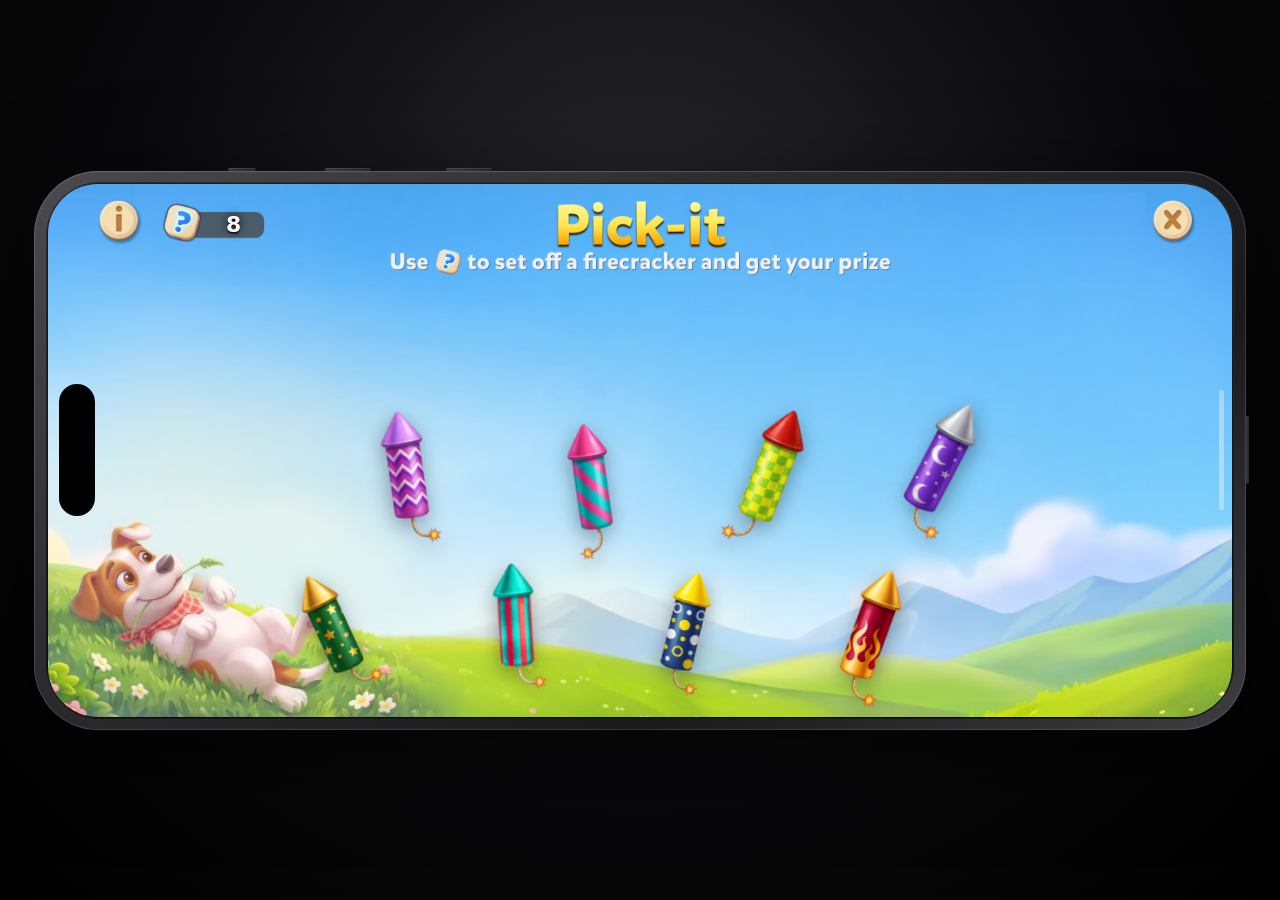
==== web/index.html @ d260bcbc "Publish the Final Prize prototype for GitHub Pages." ====
<!DOCTYPE html>
<html lang="ru">
<head>
  <meta charset="UTF-8" />
  <meta name="viewport" content="width=device-width, initial-scale=1, maximum-scale=1, user-scalable=no, viewport-fit=cover" />
  <meta name="theme-color" content="#0a1020" />
  <meta name="apple-mobile-web-app-capable" content="yes" />
  <meta name="apple-mobile-web-app-status-bar-style" content="black-translucent" />
  <title>Pick-it</title>
  <link rel="stylesheet" href="css/game.css?v=meadow3" />
</head>
<body>
  <div id="rotateOverlay" class="rotate-overlay" aria-live="polite">
    <div class="rotate-overlay-icon" aria-hidden="true">↻</div>
    <p class="rotate-overlay-title">Поверните устройство</p>
    <p class="rotate-overlay-hint">Игра работает только в горизонтальном режиме</p>
  </div>
  <div id="app" class="app">
    <div class="iphone iphone--landscape iphone--14-pro-max" aria-label="iPhone 14 Pro Max landscape (932×430)">
      <div class="iphone-shell">
        <span class="iphone-side-btn iphone-side-silent" aria-hidden="true"></span>
        <span class="iphone-side-btn iphone-side-vol-up" aria-hidden="true"></span>
        <span class="iphone-side-btn iphone-side-vol-down" aria-hidden="true"></span>
        <span class="iphone-side-btn iphone-side-power" aria-hidden="true"></span>
        <div class="iphone-bezel">
          <div class="iphone-screen">
            <div class="iphone-island" aria-hidden="true"></div>
            <div class="stars-layer" id="starsLayer" aria-hidden="true"></div>
            <div class="iphone-screen-inner">
              <div class="stage" id="stage">
      <div class="snow-layer" id="snowLayer" aria-hidden="true"></div>
      <header class="top-bar">
        <div class="top-left-controls">
          <button type="button" class="btn-system btn-info" aria-label="Info">
            <img src="Assets/System Buttons-1.png" alt="" />
          </button>
          <div class="meter-wrap visible" data-intro="meter">
            <img class="meter-bg" src="Assets/EventSkuMeter.png" alt="" />
            <span class="meter-value" id="energyValue">8</span>
          </div>
          <div class="info-panel-wrap intro-hidden" data-intro="info">
            <div class="info-swing">
              <img src="Assets/Info Panel2.png" alt="Play Chase to collect" />
            </div>
          </div>
        </div>
        <button type="button" class="btn-system btn-close" aria-label="Close">
          <img src="Assets/System Buttons.png" alt="" />
        </button>
        <div class="header-wrap intro-hidden" data-intro="header">
          <img class="header-img" src="Assets/Header.png" alt="Pick-it" />
        </div>
      </header>

      <div class="final-prize-wrap intro-hidden" data-intro="panel">
        <img src="Assets/Final Prize Panel.png" alt="Final Reward" />
      </div>

      <div class="prize-panel-wrap intro-hidden" data-intro="panel">
        <div class="prize-panel">
          <div class="prize-panel-art">
            <div class="prize-panel-stack">
              <img
                class="prize-panel-fill"
                src="Assets/Prize Panel fill.png?v=2"
                alt=""
              />
              <div class="prize-panel-frame-layer">
                <img
                  class="prize-panel-frame"
                  src="Assets/Prize Panel frame.png?v=2"
                  alt=""
                />
                <span class="prize-panel-shine" aria-hidden="true"></span>
              </div>
            </div>
          </div>
          <div class="prize-panel-items" id="prizePanelItems"></div>
        </div>
      </div>

      <div class="field" id="field"></div>

      <div class="hand-pointer intro-hidden" id="handPointer" aria-hidden="true">
        <img src="Assets/image 181.png" alt="" />
      </div>

      <div class="vfx-layer" id="vfxLayer"></div>

      <div class="game-complete-overlay" id="gameCompleteOverlay" aria-hidden="true">
        <button type="button" class="game-complete-restart" id="gameCompleteRestart" aria-label="Play again">
          <img src="Assets/Recompletion pop-up.png" alt="" />
        </button>
      </div>
              </div>
            </div>
            <div class="iphone-home-bar" aria-hidden="true"></div>
          </div>
        </div>
      </div>
    </div>
  </div>
  <script src="js/game.js?v=slot65"></script>
</body>
</html>
---- web/css/game.css ----
*,
*::before,
*::after {
  box-sizing: border-box;
  margin: 0;
  padding: 0;
}

html,
body {
  height: 100%;
  background: radial-gradient(ellipse at 50% 30%, #2a2a2e 0%, #0a0a0c 55%, #000 100%);
  overflow: hidden;
  font-family: system-ui, -apple-system, Segoe UI, sans-serif;
  -webkit-tap-highlight-color: transparent;
}

.app {
  height: 100%;
  display: flex;
  justify-content: center;
  align-items: center;
  padding: 12px;
}

/* —— iPhone frame (landscape, iPhone 14 Pro Max logical 932×430 pt) —— */
.iphone {
  --iphone-logical-w: 932;
  --iphone-logical-h: 430;
  --iphone-preview-scale: 1.3;
  aspect-ratio: var(--iphone-logical-w) / var(--iphone-logical-h);
  width: min(
    calc(96vw * var(--iphone-preview-scale)),
    calc(
      100dvh * var(--iphone-logical-w) / var(--iphone-logical-h) *
        var(--iphone-preview-scale)
    ),
    calc(var(--iphone-logical-w) * 1px * var(--iphone-preview-scale))
  );
  height: min(
    calc(100dvh * var(--iphone-preview-scale)),
    calc(
      96vw * var(--iphone-logical-h) / var(--iphone-logical-w) *
        var(--iphone-preview-scale)
    ),
    calc(var(--iphone-logical-h) * 1px * var(--iphone-preview-scale))
  );
  filter: drop-shadow(0 24px 48px rgba(0, 0, 0, 0.65));
}

.iphone--14-pro-max .iphone-shell {
  padding: 11px 12px;
  border-radius: 64px;
}

.iphone--14-pro-max .iphone-bezel {
  border-radius: 54px;
}

.iphone--14-pro-max .iphone-screen {
  border-radius: 50px;
}

.iphone--14-pro-max .iphone-island {
  width: 36px;
  min-height: 96px;
  max-height: 132px;
  left: 11px;
}

.iphone-shell {
  position: relative;
  width: 100%;
  height: 100%;
  padding: 10px 11px;
  border-radius: 62px;
  background: linear-gradient(145deg, #4a4a4f 0%, #2c2c30 35%, #1a1a1d 70%, #3d3d42 100%);
  box-shadow:
    inset 0 0 0 1px rgba(255, 255, 255, 0.12),
    inset 0 1px 2px rgba(255, 255, 255, 0.08);
}

.iphone-bezel {
  width: 100%;
  height: 100%;
  border-radius: 52px;
  padding: 2px;
  background: linear-gradient(180deg, #1f1f22, #0a0a0a);
  box-shadow: inset 0 0 0 1px rgba(255, 255, 255, 0.06);
}

.iphone-screen {
  position: relative;
  width: 100%;
  height: 100%;
  border-radius: 48px;
  background: #7ec8f0 url("../Assets/bg.jpg?v=meadow3") center bottom / cover no-repeat;
  overflow: hidden;
  display: flex;
  flex-direction: row;
  align-items: stretch;
}

.iphone-island {
  position: absolute;
  left: 10px;
  top: 50%;
  transform: translateY(-50%);
  width: 32px;
  height: 26%;
  min-height: 88px;
  max-height: 120px;
  background: #000;
  border-radius: 22px;
  z-index: 200;
  box-shadow: 0 0 0 1px rgba(255, 255, 255, 0.04);
}

.iphone-screen-inner {
  flex: 1;
  min-width: 0;
  min-height: 0;
  width: 100%;
  height: 100%;
  display: flex;
  align-items: stretch;
  justify-content: stretch;
  padding: 0;
  container-type: size;
}

.iphone-home-bar {
  position: absolute;
  right: 8px;
  top: 50%;
  transform: translateY(-50%);
  width: 5px;
  height: 34%;
  max-height: 120px;
  border-radius: 999px;
  background: rgba(255, 255, 255, 0.35);
  z-index: 200;
  pointer-events: none;
}

.iphone-side-btn {
  position: absolute;
  background: linear-gradient(90deg, #3a3a3e, #252528);
  border-radius: 2px;
  box-shadow: inset 0 1px 0 rgba(255, 255, 255, 0.08);
  pointer-events: none;
}

.iphone-side-silent {
  top: -3px;
  left: 16%;
  width: 28px;
  height: 3px;
}

.iphone-side-vol-up {
  top: -3px;
  left: 24%;
  width: 46px;
  height: 3px;
}

.iphone-side-vol-down {
  top: -3px;
  left: 34%;
  width: 46px;
  height: 3px;
}

.iphone-side-power {
  right: -3px;
  top: 50%;
  transform: translateY(-50%);
  width: 3px;
  height: 68px;
}

/* Landscape-only: block portrait with full-screen prompt */
.rotate-overlay {
  display: none;
  position: fixed;
  inset: 0;
  z-index: 100000;
  flex-direction: column;
  align-items: center;
  justify-content: center;
  gap: 12px;
  padding: 28px;
  text-align: center;
  color: #fff;
  background: #7ec8f0 url("../Assets/bg.jpg?v=meadow3") center bottom / cover no-repeat;
  pointer-events: auto;
}

body.portrait-blocked .rotate-overlay {
  display: flex;
}

body.portrait-blocked #app {
  visibility: hidden !important;
  pointer-events: none !important;
}

.rotate-overlay-icon {
  font-size: 3.25rem;
  line-height: 1;
  animation: rotateHint 2.2s ease-in-out infinite;
}

.rotate-overlay-title {
  font-size: 1.35rem;
  font-weight: 800;
  text-shadow: 0 2px 8px rgba(0, 0, 0, 0.85);
}

.rotate-overlay-hint {
  font-size: 0.95rem;
  opacity: 0.88;
  max-width: 16rem;
  line-height: 1.35;
}

@keyframes rotateHint {
  0%,
  100% {
    transform: rotate(-90deg);
  }
  50% {
    transform: rotate(-90deg) scale(1.08);
  }
}

/* Legacy: CSS rotate fallback (desktop only, optional) */
body.force-landscape {
  overflow: hidden;
}

body.force-landscape #app {
  position: fixed;
  inset: auto;
  left: 50%;
  top: 50%;
  padding: 0;
  transform: translate(-50%, -50%) rotate(90deg);
  transform-origin: center center;
}

body.force-landscape .iphone,
body.force-landscape .iphone-shell,
body.force-landscape .iphone-bezel,
body.force-landscape .iphone-screen,
body.force-landscape .iphone-screen-inner,
body.force-landscape .stage {
  width: 100% !important;
  height: 100% !important;
  max-width: none;
  max-height: none;
  min-height: 0;
  flex: 1 1 auto;
}

body.force-landscape .iphone {
  display: flex;
  flex-direction: column;
  aspect-ratio: auto !important;
}

body.force-landscape .iphone-shell,
body.force-landscape .iphone-bezel {
  display: flex;
  flex-direction: column;
  flex: 1;
  padding: 0 !important;
}

body.force-landscape .iphone-screen {
  flex: 1;
  display: flex;
  border-radius: 0 !important;
}

body.force-landscape .stage {
  --header-w: min(78.2cqw, 82.8%);
  --prize-panel-w: min(84cqw, 560px);
  --prize-panel-gap: 1px;
  --prize-icon-h: calc(var(--prize-panel-h) * 0.72);
  --prize-panel-item-overlap: 2px;
  --prize-panel-items-shift: -50%;
  --panel-bottom: 0.6%;
  --prize-panel-rise-offset: min(96px, 22cqh);
}

body.force-landscape .header-wrap {
  max-width: calc(100% - 128px);
}

body.force-landscape .header-img {
  min-height: 50.6px;
}

body.force-landscape .prize-panel-wrap {
  width: min(var(--prize-panel-w), calc(100% - 28px));
  max-width: none;
}

/* Phones: drop mockup frame, game fills the viewport */
@media (hover: none) and (pointer: coarse), (max-width: 768px) {
  html {
    height: 100%;
    height: 100dvh;
    height: -webkit-fill-available;
    width: 100%;
    overflow: hidden;
    overscroll-behavior: none;
  }

  body {
    position: fixed;
    inset: 0;
    width: 100%;
    height: 100%;
    height: 100dvh;
    height: -webkit-fill-available;
    margin: 0;
    overflow: hidden;
    overscroll-behavior: none;
    background: #0a1020;
  }

  #app,
  #app.app {
    position: fixed;
    inset: 0;
    padding: 0 !important;
    width: 100%;
    height: 100%;
    min-height: 0;
    max-height: 100%;
    align-items: stretch;
    justify-content: stretch;
    box-sizing: border-box;
    display: flex;
    flex-direction: column;
  }

  .iphone {
    --iphone-preview-scale: 1;
    flex: 1 1 auto;
    width: 100%;
    height: 100%;
    min-height: 0;
    max-height: 100%;
    aspect-ratio: auto !important;
    max-width: none;
    filter: none;
    display: flex;
    flex-direction: column;
  }

  .iphone-shell {
    flex: 1;
    display: flex;
    flex-direction: column;
    min-height: 0;
    height: auto;
    padding: 0;
    border-radius: 0;
    background: transparent;
    box-shadow: none;
  }

  .iphone-bezel {
    flex: 1;
    display: flex;
    flex-direction: column;
    min-height: 0;
    height: auto;
    padding: 0 !important;
    border-radius: 0;
    background: transparent;
    box-shadow: none;
  }

  .iphone-screen {
    flex: 1;
    display: flex;
    flex-direction: row;
    border-radius: 0;
    width: 100%;
    height: 100%;
    min-height: 0;
    padding: 0;
    box-sizing: border-box;
  }

  .iphone-screen-inner,
  .stage {
    width: 100%;
    height: 100%;
    min-height: 0;
    flex: 1 1 auto;
  }

  .iphone-island,
  .iphone-home-bar,
  .iphone-side-btn {
    display: none !important;
  }

  .prize-panel-items {
    padding: 0 var(--prize-panel-items-pad-x, 2.2%);
    gap: var(--prize-panel-gap, 1px);
    column-gap: var(--prize-panel-gap, 1px);
  }

  .top-left-controls {
    flex-wrap: nowrap;
  }
}

@media (hover: none) and (pointer: coarse) and (orientation: landscape) {
  html,
  body,
  #app,
  .iphone,
  .iphone-shell,
  .iphone-bezel,
  .iphone-screen,
  .iphone-screen-inner,
  .stage {
    height: 100svh;
    min-height: 100svh;
    max-height: 100svh;
  }
}

html.is-touch.game-landscape,
html.is-touch.game-landscape body {
  background: #0a1020;
}

html.is-touch.game-landscape #app,
html.is-touch.game-landscape .iphone,
html.is-touch.game-landscape .iphone-shell,
html.is-touch.game-landscape .iphone-bezel,
html.is-touch.game-landscape .iphone-screen,
html.is-touch.game-landscape .iphone-screen-inner,
html.is-touch.game-landscape .stage {
  width: 100vw;
  max-width: 100vw;
  margin: 0;
  padding: 0;
  border-radius: 0;
}

/* Info panel layout: phone landscape + local iPhone mockup (no .is-touch on desktop) */
html.is-touch.game-landscape .stage,
html:not(.is-touch) .iphone .stage {
  --info-meter-gap: 0px;
  --info-ui-gap: 6px;
  --info-btn-w: 52px;
  /* Rope X: center of gap between info btn and meter */
  --info-rope-x: calc(var(--info-btn-w) + var(--info-ui-gap) * 0.5);
}

html.is-touch.game-landscape .stage {
  --info-panel-scale: calc(0.9555 * 0.85);
  --top-left-nudge-x: -10px;
  /* Rope Y: top of stage + lift info panel slightly */
  --info-rope-top: calc(
    -1 * max(var(--ui-top), env(safe-area-inset-top, 8px)) - 20px
  );
}

html:not(.is-touch) .iphone .stage {
  --info-panel-scale: 0.9555;
  --top-left-nudge-x: 0px;
  --info-rope-top: calc(-1 * max(var(--ui-top), 10px));
  --prize-panel-items-drop: -10px;
  --prize-panel-items-top: 51%;
}

html.is-touch.game-landscape .top-left-controls,
html:not(.is-touch) .iphone .top-left-controls {
  position: absolute;
}

html.is-touch.game-landscape .info-panel-wrap,
html:not(.is-touch) .iphone .info-panel-wrap {
  position: absolute;
  left: var(--info-rope-x, 55px);
  top: var(--info-rope-top, -8px);
  margin-left: 0;
  margin-top: 0;
  max-width: calc(124px * var(--info-panel-scale, 0.9555));
  z-index: 2;
  transform: translate(-50%, -130%);
}

html.is-touch.game-landscape .info-panel-wrap.dropped,
html:not(.is-touch) .iphone .info-panel-wrap.dropped {
  animation: infoDropAnchored 0.85s cubic-bezier(0.34, 1.4, 0.64, 1) forwards;
}

html:not(.is-touch) .iphone .top-left-controls {
  gap: 6px;
  align-items: flex-start;
}

/* Touch + landscape: desktop-like UI; prize width in vw (no cqw) */
html.is-touch.game-landscape .stage {
  --edge-x: 2px;
  --ui-top: 8px;
  --header-w: 42.32%;
  --close-nudge-x: 32px;
  --header-est-h: min(12.5vw, 54px);
  --prize-panel-items-mul: 0.85;
  --prize-panel-top: calc(0.8% + 10px + var(--header-est-h) + 5px);
  --field-top: calc(var(--prize-panel-top) + var(--prize-panel-h) + 8px);
  --prize-panel-gap: 1px;
  --prize-panel-item-overlap: 2px;
  --prize-panel-items-shift: -50%;
  --prize-panel-items-pad-x: 2.2%;
  --prize-panel-items-drop: -12px;
  --prize-panel-items-top: 51%;
  --prize-panel-mobile-size: 1.2;
  --prize-panel-scale: calc(0.84 * var(--prize-panel-mobile-size, 1));
  --prize-panel-items-ref-scale: calc(1.06 * var(--prize-panel-mobile-size, 1));
  --prize-panel-w: min(
    calc(49.13vw * var(--prize-panel-scale)),
    calc(419px * var(--prize-panel-scale))
  );
  --prize-panel-h: calc(var(--prize-panel-w) * var(--prize-panel-art-h, 197) / 1024);
  --prize-icon-h: calc(
    min(
        calc(49.13vw * var(--prize-panel-items-ref-scale)),
        calc(419px * var(--prize-panel-items-ref-scale))
      ) *
      var(--prize-panel-art-h, 197) / 1024 * 0.72 * var(--prize-panel-items-mul, 0.85)
  );
  --prize-panel-rise-offset: min(-68px, -14vh);
  --petard-size: min(28.8vh, 156px);
}

html.is-touch.game-landscape .top-left-controls {
  left: max(
    0px,
    calc(
      var(--edge-x) + var(--top-left-nudge-x, 0px) +
        env(safe-area-inset-left, 0px)
    )
  );
  top: max(var(--ui-top), env(safe-area-inset-top, 8px));
  gap: 6px;
  max-width: none;
  align-items: flex-start;
}

html.is-touch.game-landscape .btn-close {
  right: max(
    2px,
    calc(
      var(--edge-x) - var(--close-nudge-x, 0px) +
        env(safe-area-inset-right, 0px)
    )
  );
  top: max(var(--ui-top), env(safe-area-inset-top, 8px));
}

html.is-touch.game-landscape .btn-info,
html.is-touch.game-landscape .btn-close {
  width: 52px;
  height: 52px;
}

html.is-touch.game-landscape .meter-wrap,
html:not(.is-touch) .iphone .meter-wrap {
  height: calc(56px * 1.15);
  transform: translateY(-5%);
}

html.is-touch.game-landscape .meter-value,
html:not(.is-touch) .iphone .meter-value {
  font-size: calc(19px * 1.15);
}

html.is-touch.game-landscape .header-wrap {
  left: 50%;
  top: calc(0.8% + 10px);
  transform: translateX(-50%);
  width: var(--header-w);
  max-width: calc(100% - 128px);
}

html.is-touch.game-landscape .header-img {
  width: 100%;
  height: auto;
  min-height: 0;
  max-height: none;
  object-fit: contain;
}

html.is-touch.game-landscape .prize-panel-wrap {
  top: var(--prize-panel-top);
  bottom: auto;
  width: min(var(--prize-panel-w), calc(100vw - 12px));
  max-width: calc(419px * var(--prize-panel-scale));
  height: auto;
  aspect-ratio: 1024 / var(--prize-panel-art-h, 208);
  transform: translateX(-50%) translateY(0);
  transform-origin: 50% 0%;
}

html.is-touch.game-landscape .prize-panel-wrap.intro-hidden[data-intro="panel"] {
  transform: translateX(-50%);
}

html.is-touch.game-landscape .prize-panel-wrap.visible {
  animation: prizePanelFadeIn var(--prize-panel-rise-duration, 0.85s) ease both;
}

html.is-touch.game-landscape .prize-panel {
  --prize-panel-items-top: 44%;
  --prize-panel-items-drop: -12px;
}

html.is-touch.game-landscape .prize-panel-items,
html.is-touch.game-landscape #prizePanelItems {
  --prize-panel-items-drop: -12px;
  top: var(--prize-panel-items-top, 43%);
  left: 0;
  right: 0;
  height: var(--prize-icon-h);
  transform: translateY(-50%)
    translateY(var(--prize-panel-items-drop, -10px))
    translateX(var(--prize-panel-items-nudge-x, 5px));
  align-items: flex-end;
  justify-content: center;
}

html.is-touch.game-landscape .prize-panel-items .panel-prize {
  height: var(--prize-icon-h);
  align-items: flex-end;
}

html.is-touch.game-landscape .prize-panel-items .panel-prize-img {
  max-height: calc(var(--prize-icon-h) * var(--panel-prize-size-mul, 1.1));
}

/* Touch landscape: petard row Y (shared with idle-hint pulse) */
html.is-touch.game-landscape .slot[data-index="1"],
html.is-touch.game-landscape .slot[data-index="3"],
html.is-touch.game-landscape .slot[data-index="5"],
html.is-touch.game-landscape .slot[data-index="7"] {
  --petard-slot-x: -32px;
  --petard-slot-y: calc(-50% - 2.5vh + var(--petard-row-drop, 0px));
}

html.is-touch.game-landscape .slot[data-index="0"],
html.is-touch.game-landscape .slot[data-index="2"],
html.is-touch.game-landscape .slot[data-index="4"],
html.is-touch.game-landscape .slot[data-index="6"] {
  --petard-slot-y: calc(
    -50% - 2.5vh + var(--petard-row-drop, 0px) - var(--petard-lower-row-lift, 0px) +
      var(--petard-lower-row-drop, 0px)
  );
}

/* Touch: petard 4 (index 3) */
html.is-touch.game-landscape .slot[data-index="3"] {
  --petard-slot-y: calc(-50% - 2.5vh + var(--petard-row-drop, 0px) + 13px);
}

html.is-touch.game-landscape #field .slot[data-index="3"] .slot-inner {
  translate: 0 -8px;
}

/* Touch landscape: reward character faces −15% */
html.is-touch.game-landscape .stage {
  --character-face-mul: 0.85;
  --character-reward-bottom: 10px;
  --petard-row-drop: 12px;
  --petard-lower-row-lift: 20px;
  --petard-lower-row-drop: 14px;
}

html.is-touch.game-landscape .slot.show-special-reward img.done {
  bottom: var(--character-reward-bottom, var(--slot-sku-bottom, 0px));
}

/* Touch: upper petard row — lift character faces 10px (slots 2,4,6,8 → index 1,3,5,7) */
html.is-touch.game-landscape .slot[data-index="1"].show-special-reward img.done,
html.is-touch.game-landscape .slot[data-index="3"].show-special-reward img.done,
html.is-touch.game-landscape .slot[data-index="5"].show-special-reward img.done,
html.is-touch.game-landscape .slot[data-index="7"].show-special-reward img.done {
  bottom: calc(var(--character-reward-bottom, 10px) + 10px);
}

html.is-touch.game-landscape .slot.reward-sam img.done {
  width: calc(var(--petard-size) * 1.017 * 1.15 * 0.81 * var(--character-face-mul));
  height: calc(var(--petard-size) * 1.017 * 1.15 * 0.81 * var(--character-face-mul));
  margin-left: -8px;
}

/* Touch: petards 1 & 3 — lift prize + petard (not petard 2) */
html.is-touch.game-landscape #field .slot[data-index="0"] img.prize,
html.is-touch.game-landscape #field .slot[data-index="0"] img.cube,
html.is-touch.game-landscape #field .slot[data-index="2"] img.prize,
html.is-touch.game-landscape #field .slot[data-index="2"] img.cube {
  bottom: calc(var(--slot-sku-bottom, 0px) + 10px);
}

html.is-touch.game-landscape #field .slot[data-index="0"].show-special-reward img.done,
html.is-touch.game-landscape #field .slot.reward-sam.show-special-reward img.done {
  bottom: calc(var(--character-reward-bottom, 10px) + 32px);
}

html.is-touch.game-landscape #field .slot[data-index="2"].show-special-reward img.done {
  bottom: calc(var(--character-reward-bottom, 10px) + 8px);
}

/* Touch: petard 2 — lift prize + petard */
html.is-touch.game-landscape #field .slot[data-index="1"] img.prize,
html.is-touch.game-landscape #field .slot[data-index="1"] img.cube {
  bottom: calc(var(--slot-sku-bottom, 0px) + 28px);
}

html.is-touch.game-landscape #field .slot[data-index="1"].show-special-reward img.done {
  bottom: calc(var(--character-reward-bottom, 10px) + 24px);
}

/* Touch: petard 8 — lift prize + petard */
html.is-touch.game-landscape #field .slot[data-index="7"] img.prize,
html.is-touch.game-landscape #field .slot[data-index="7"] img.cube {
  bottom: calc(var(--slot-sku-bottom, 0px) + 26px);
}

html.is-touch.game-landscape #field .slot[data-index="7"].show-special-reward img.done {
  bottom: calc(var(--character-reward-bottom, 10px) + 32px);
}

/* Touch: petard 6 — lift on field */
html.is-touch.game-landscape #field .slot[data-index="5"] img.prize,
html.is-touch.game-landscape #field .slot[data-index="5"] img.cube {
  bottom: calc(var(--slot-sku-bottom, 0px) + 32px);
}

html.is-touch.game-landscape #field .slot[data-index="5"].show-special-reward img.done {
  bottom: calc(var(--character-reward-bottom, 10px) + 38px);
}

html.is-touch.game-landscape .slot.reward-mia img.done {
  width: calc(var(--petard-size) * 1.22 * var(--character-face-mul));
  height: calc(var(--petard-size) * 1.22 * var(--character-face-mul));
}

html.is-touch.game-landscape .slot.reward-mia.show-special-reward .slot-inner {
  translate: 0 -2px;
}

html.is-touch.game-landscape .slot.reward-sanny img.done {
  width: calc(var(--petard-size) * 1.1 * var(--character-face-mul));
  height: calc(var(--petard-size) * 1.1 * var(--character-face-mul));
  margin-left: -4px;
}

html.is-touch.game-landscape .slot.reward-hoppy img.done {
  width: calc(var(--petard-size) * 0.82 * var(--character-face-mul));
  height: calc(var(--petard-size) * 0.82 * var(--character-face-mul));
  margin-left: 10px;
}

html.is-touch.game-landscape .slot.reward-hoppy.show-special-reward img.done {
  bottom: calc(
    var(--character-reward-bottom, 10px) + var(--petard-size) * (1 - 0.82 * var(--character-face-mul, 1)) / 2
  );
}

html.is-touch.game-landscape .slot.reward-hoppy.show-special-reward .slot-inner {
  translate: 24px -7px;
}

html.is-touch.game-landscape .slot.reward-oscar img.done {
  width: calc(var(--petard-size) * 1.05 * var(--character-face-mul));
  height: calc(var(--petard-size) * 1.05 * var(--character-face-mul));
  margin-left: -6px;
}

html.is-touch.game-landscape #field .slot.reward-oscar.show-special-reward .slot-inner {
  transform: rotate(var(--slot-tilt, 8deg)) translateY(-22px) !important;
}

html.is-touch.game-landscape .slot.reward-peggy img.done {
  width: calc(var(--petard-size) * 1.116 * var(--character-face-mul));
  height: calc(var(--petard-size) * 1.116 * var(--character-face-mul));
}

html.is-touch.game-landscape #field .slot.reward-peggy.show-special-reward .slot-inner {
  transform: rotate(var(--slot-tilt, 8deg)) translateY(22px) !important;
}

html.is-touch.game-landscape .slot.reward-carrie img.done {
  width: calc(var(--petard-size) * 1.14 * var(--character-face-mul));
  height: calc(var(--petard-size) * 1.14 * var(--character-face-mul));
}

html.is-touch.game-landscape .slot.reward-mole img.done {
  width: calc(var(--petard-size) * 1.05 * var(--character-face-mul));
  height: calc(var(--petard-size) * 1.05 * var(--character-face-mul));
}

html.is-touch.game-landscape .slot.reward-mole.show-special-reward .slot-inner {
  translate: 0 -16px;
}

html.is-touch.game-landscape .info-swing img {
  width: 100%;
  height: auto;
  max-height: none;
}

.stars-layer {
  display: none;
  position: absolute;
  inset: 0;
  z-index: 1;
  pointer-events: none;
  overflow: hidden;
}

.star-twinkle {
  position: absolute;
  left: var(--star-x, 50%);
  top: var(--star-y, 20%);
  width: var(--star-sz, 2px);
  height: var(--star-sz, 2px);
  border-radius: 50%;
  background: radial-gradient(
    circle at 40% 40%,
    #fff 0%,
    rgba(255, 255, 255, 0.85) 55%,
    rgba(255, 255, 255, 0.2) 100%
  );
  box-shadow:
    0 0 calc(var(--star-sz, 2px) * 2.6) rgba(255, 255, 255, 0.92),
    0 0 calc(var(--star-sz, 2px) * 5.2) rgba(200, 220, 255, 0.5);
  opacity: var(--star-dim, 0.45);
  transform: translate(-50%, -50%);
  animation: starTwinkle var(--star-dur, 2.4s) ease-in-out infinite;
  animation-delay: var(--star-delay, 0s);
  will-change: opacity, transform;
}

.star-twinkle.star-soft {
  box-shadow:
    0 0 calc(var(--star-sz, 2px) * 2) rgba(255, 248, 230, 0.72),
    0 0 calc(var(--star-sz, 2px) * 4) rgba(255, 200, 220, 0.35);
}

@keyframes starTwinkle {
  0%,
  100% {
    opacity: calc(var(--star-dim, 0.35) * 0.55);
    transform: translate(-50%, -50%) scale(0.62);
    filter: brightness(0.85);
  }
  35% {
    opacity: calc(var(--star-dim, 0.35) + 0.55);
    transform: translate(-50%, -50%) scale(1.08);
    filter: brightness(1.15);
  }
  50% {
    opacity: 1;
    transform: translate(-50%, -50%) scale(1.32);
    filter: brightness(1.35);
  }
  65% {
    opacity: calc(var(--star-dim, 0.35) + 0.45);
    transform: translate(-50%, -50%) scale(0.9);
    filter: brightness(1.05);
  }
}

.snow-layer {
  display: none;
  position: absolute;
  inset: 0;
  z-index: 6;
  pointer-events: none;
  overflow: hidden;
  container-type: size;
}

.snowflake {
  position: absolute;
  top: -4%;
  left: var(--snow-x, 50%);
  width: var(--snow-sz, 3.4px);
  height: var(--snow-sz, 3.4px);
  border-radius: 50%;
  opacity: var(--snow-opacity, 0.5);
  background: radial-gradient(
    circle at 35% 35%,
    #fff 0%,
    rgba(255, 255, 255, 0.75) 45%,
    rgba(255, 255, 255, 0.2) 100%
  );
  box-shadow: 0 0 2px rgba(255, 255, 255, 0.32);
  animation: snowFall var(--snow-dur, 20s) linear infinite;
  animation-delay: var(--snow-delay, 0s);
  will-change: transform;
}

.snowflake.shape-dot {
  border-radius: 50%;
}

.snowflake.shape-flake {
  width: max(2px, calc(var(--snow-sz) * 0.18));
  height: var(--snow-sz, 4px);
  border-radius: 1px;
  background: linear-gradient(
    to bottom,
    transparent 4%,
    rgba(255, 255, 255, 0.95) 38%,
    rgba(255, 255, 255, 0.95) 62%,
    transparent 96%
  );
  box-shadow: 0 0 3px rgba(255, 255, 255, 0.45);
}

.snowflake.shape-flake::before,
.snowflake.shape-flake::after {
  content: "";
  position: absolute;
  left: 50%;
  top: 50%;
  width: max(2px, calc(var(--snow-sz) * 0.18));
  height: var(--snow-sz);
  border-radius: 1px;
  background: linear-gradient(
    to bottom,
    transparent 4%,
    rgba(255, 255, 255, 0.92) 38%,
    rgba(255, 255, 255, 0.92) 62%,
    transparent 96%
  );
  box-shadow: 0 0 2px rgba(255, 255, 255, 0.35);
  transform-origin: center center;
  transform: translate(-50%, -50%) rotate(60deg);
  pointer-events: none;
}

.snowflake.shape-flake::after {
  transform: translate(-50%, -50%) rotate(-60deg);
}

@keyframes snowFall {
  0% {
    transform: translate3d(0, 0, 0) rotate(0deg);
  }
  100% {
    transform: translate3d(var(--snow-drift, 0px), calc(100cqh + 16px), 0)
      rotate(360deg);
  }
}

.stage {
  --edge-x: max(3.85%, 10px);
  --ui-top: 12px;
  --info-panel-scale: 0.85;
  --info-meter-gap: 6px;
  --info-panel-shift-x: -10px;
  --info-panel-shift-y: -24px;
  --top-left-nudge-x: -16px;
  --close-nudge-x: 14px;
  --header-est-h: min(14cqw, 62px);
  --prize-panel-top: calc(0.8% + 10px + var(--header-est-h) + 28px);
  --field-top: calc(var(--prize-panel-top) + var(--prize-panel-h) + 10px);
  --header-w: 42.32%;
  --prize-panel-rise-offset: -min(88px, 16vh);
  --prize-panel-rise-duration: 1.15s;
  --prize-panel-items-drop: -8px;
  --prize-panel-items-top: 52%;
  --prize-panel-w: 551px;
  --prize-panel-art-h: 208;
  --prize-panel-fill-h: 197;
  --prize-panel-h: calc(var(--prize-panel-w) * var(--prize-panel-art-h) / 1024);
  --prize-icon-h: calc(var(--prize-panel-h) * 0.72);
  --prize-panel-gap: 1px;
  --prize-panel-item-overlap: 2px;
  --prize-panel-items-shift: -50%;
  --prize-panel-items-pad-x: 2.2%;
  --prize-panel-items-nudge-x: 5px;
  --petard-size: min(27.3cqh, 157px);
  --petard-row-drop: 22px;
  --petard-lower-row-lift: 20px;
  --petard-lower-row-drop: 12px;
  --character-face-lift: 24px;
  --character-upper-row-drop: 14px;
  --lower-row-prize-lift: 14px;
  --slot-sku-bottom: 0px;
  --character-reward-bottom: var(--slot-sku-bottom, 0px);
  --panel-prize-size-mul: 1.1;

  position: relative;
  width: 100%;
  height: 100%;
  flex: 1;
  align-self: stretch;
  background: transparent;
  overflow: hidden;
  container-type: size;
}

.top-bar {
  position: absolute;
  inset: 0 0 auto 0;
  height: 18%;
  min-height: 72px;
  z-index: 30;
  pointer-events: none;
  overflow: visible;
}

.top-left-controls {
  position: absolute;
  left: calc(var(--edge-x) + var(--top-left-nudge-x, 0px));
  top: max(var(--ui-top), 10px);
  display: flex;
  align-items: flex-start;
  gap: 12px;
  z-index: 210;
  pointer-events: auto;
}

.btn-system {
  padding: 0;
  border: none;
  background: transparent;
  cursor: pointer;
  pointer-events: auto;
}

.btn-info {
  width: 52px;
  height: 52px;
  flex-shrink: 0;
}

.btn-close {
  position: absolute;
  right: calc(var(--edge-x) - var(--close-nudge-x, 0px));
  top: max(var(--ui-top), 10px);
  width: 52px;
  height: 52px;
  z-index: 210;
}

.btn-system img {
  width: 100%;
  height: 100%;
  display: block;
}

.header-wrap {
  position: absolute;
  left: 50%;
  top: calc(0.8% + 10px);
  transform: translateX(-50%);
  width: var(--header-w);
  pointer-events: none;
  z-index: 35;
}

.header-img {
  width: 100%;
  height: auto;
  display: block;
}

.final-prize-wrap {
  position: absolute;
  top: var(--prize-panel-top);
  right: max(4px, env(safe-area-inset-right, 0px));
  height: calc(100% - var(--prize-panel-top) - 6px);
  z-index: 26;
  opacity: 0;
  pointer-events: none;
}

.final-prize-wrap img {
  display: block;
  height: 100%;
  width: auto;
  object-fit: contain;
  object-position: right top;
}

.final-prize-wrap.visible {
  animation: prizePanelFadeIn var(--prize-panel-rise-duration, 0.85s) ease both;
}

.stage--game-complete .final-prize-wrap {
  animation: none;
  opacity: 0;
}

.prize-panel-wrap {
  position: absolute;
  left: 50%;
  top: var(--prize-panel-top);
  bottom: auto;
  transform: translateX(-50%);
  transform-origin: 50% 0%;
  width: min(var(--prize-panel-w), calc(100% - 16px));
  aspect-ratio: 1024 / var(--prize-panel-art-h, 197);
  z-index: 25;
  opacity: 0;
  pointer-events: none;
}

.prize-panel-wrap.intro-hidden[data-intro="panel"] {
  opacity: 0;
  pointer-events: none;
  transform: translateX(-50%);
}

/* Recompletion: tuck prize panel off-screen above. */
.stage--game-complete .prize-panel-wrap.visible {
  animation: none;
  top: var(--prize-panel-top);
  bottom: auto;
  transform: translate(-50%, calc(-100% - 28px));
  opacity: 0;
  pointer-events: none;
}

.prize-panel-wrap.visible {
  animation: prizePanelFadeIn var(--prize-panel-rise-duration, 0.85s) ease both;
  pointer-events: auto;
}

@keyframes prizePanelFadeIn {
  from {
    opacity: 0;
  }
  to {
    opacity: 1;
  }
}

.prize-panel {
  position: relative;
  width: 100%;
  height: 100%;
  overflow: visible;
  /* frame.png 1024×208; fill.png 1024×197 — width aligned to frame / shine mask */
  --prize-panel-art-h: 208;
  --prize-panel-fill-h: 197;
  --prize-panel-items-top: 45%;
  --prize-panel-items-drop: -8px;
  --panel-char-h-max: 1.22;
}

/* Layer stack: fill → frame (+ shine mask) → prize icons */
.prize-panel-art {
  position: relative;
  width: 100%;
  height: 100%;
}

.prize-panel-stack {
  position: absolute;
  inset: 0;
  display: grid;
  grid-template: 1fr / 1fr;
  place-items: stretch;
}

.prize-panel-fill,
.prize-panel-frame-layer {
  grid-area: 1 / 1;
  position: relative;
  width: 100%;
  height: 100%;
  min-width: 0;
  min-height: 0;
}

.prize-panel-frame-layer {
  z-index: 2;
  isolation: isolate;
}

.prize-panel-frame,
.prize-panel-fill {
  display: block;
  position: absolute;
  inset: 0;
  width: 100%;
  height: 100%;
  object-fit: contain;
  object-position: center;
  pointer-events: none;
}

.prize-panel-fill {
  z-index: 1;
}

.prize-panel-wrap.visible .prize-panel-shine {
  position: absolute;
  inset: 0;
  z-index: 2;
  pointer-events: none;
  background: linear-gradient(
    100deg,
    transparent 0%,
    transparent 38%,
    rgba(255, 245, 200, 0.55) 45%,
    rgba(255, 255, 255, 1) 48.5%,
    rgba(255, 252, 235, 1) 50%,
    rgba(255, 255, 255, 1) 51.5%,
    rgba(255, 235, 160, 0.65) 55%,
    transparent 62%,
    transparent 100%
  );
  background-size: 240% 100%;
  mix-blend-mode: plus-lighter;
  opacity: 1;
  filter: brightness(1.12);
  -webkit-mask-image: url("../Assets/Prize%20Panel%20frame.png?v=2");
  mask-image: url("../Assets/Prize%20Panel%20frame.png?v=2");
  -webkit-mask-repeat: no-repeat;
  mask-repeat: no-repeat;
  -webkit-mask-position: center;
  mask-position: center;
  -webkit-mask-size: contain;
  mask-size: contain;
  -webkit-mask-mode: alpha;
  mask-mode: alpha;
  animation: prizePanelGoldGlint 3.6s ease-in-out infinite;
}

@keyframes prizePanelGoldGlint {
  0% {
    background-position: 125% 50%;
  }
  100% {
    background-position: -25% 50%;
  }
}

#prizePanelItems.prize-panel-items,
.prize-panel-items {
  position: absolute;
  z-index: 3;
  left: 0;
  right: 0;
  top: var(--prize-panel-items-top, 44%);
  transform: translateY(-50%)
    translateY(var(--prize-panel-items-drop, -4px))
    translateX(var(--prize-panel-items-nudge-x, 5px));
  box-sizing: border-box;
  width: 100%;
  height: var(--prize-icon-h);
  display: flex;
  flex-direction: row;
  align-items: flex-end;
  justify-content: center;
  gap: var(--prize-panel-gap);
  padding: 0 var(--prize-panel-items-pad-x, 1.4%);
  overflow: hidden;
}

.prize-panel-items .panel-prize {
  position: relative;
  flex: 1 1 0;
  min-width: 0;
  max-width: calc(
    (100% - var(--prize-panel-gap) * 7) / 8 + var(--prize-panel-item-overlap, 0px)
  );
  margin: 0 calc(var(--prize-panel-item-overlap, 0px) * -1);
  display: flex;
  justify-content: center;
  align-items: flex-end;
  height: var(--prize-icon-h);
  transition: opacity 0.35s ease, filter 0.35s ease;
}

.prize-panel-items .panel-prize-img {
  display: block;
  height: calc(var(--prize-icon-h) * var(--panel-prize-size-mul, 1.1));
  width: auto;
  max-width: 100%;
  object-fit: contain;
  object-position: center bottom;
  transform: translateY(0);
  transition: opacity 0.35s ease, transform 0.35s ease;
}

.prize-panel-items .panel-prize-done {
  position: absolute;
  left: 50%;
  top: 50%;
  transform: translate(-50%, -50%);
  height: 58%;
  width: auto;
  max-width: 92%;
  object-fit: contain;
  opacity: 0;
  pointer-events: none;
}

.prize-panel-items .panel-prize.claimed {
  transform: none;
}

.prize-panel-items .panel-prize.claimed .panel-prize-img {
  opacity: 0.5;
}

.prize-panel-items .panel-prize.claimed .panel-prize-done {
  animation: panelDonePop 0.4s cubic-bezier(0.34, 1.56, 0.64, 1) forwards;
}

@keyframes panelDonePop {
  from {
    opacity: 0;
    transform: translate(-50%, -50%) scale(0.25);
  }
  to {
    opacity: 1;
    transform: translate(-50%, -50%) scale(1);
  }
}

.meter-wrap {
  position: relative;
  display: inline-block;
  height: 56px;
  flex-shrink: 0;
  opacity: 1;
  visibility: visible;
}

.meter-bg {
  height: 100%;
  width: auto;
  display: block;
}

.meter-value {
  position: absolute;
  left: 37%;
  right: 5%;
  top: 0;
  bottom: 0;
  display: flex;
  align-items: center;
  justify-content: center;
  font-size: 19px;
  font-weight: 800;
  line-height: 1;
  color: #fff;
  text-shadow: 0 2px 0 #1a1a1a, 0 0 8px rgba(0, 0, 0, 0.8);
  letter-spacing: 0.02em;
  pointer-events: none;
}

.info-panel-wrap {
  position: relative;
  flex: 0 0 auto;
  align-self: flex-start;
  margin-left: calc(var(--info-meter-gap, 6px) + var(--info-panel-shift-x, 0px));
  margin-top: var(--info-panel-shift-y, 0px);
  width: auto;
  max-width: calc(124px * var(--info-panel-scale, 1));
  transform: translateY(-130%);
  opacity: 0;
  pointer-events: none;
}

.info-panel-wrap.dropped {
  pointer-events: auto;
  cursor: pointer;
  animation: infoDrop 0.85s cubic-bezier(0.34, 1.4, 0.64, 1) forwards;
}

.info-panel-wrap.dropped:not(.info-intro-swing-done) .info-swing {
  animation: infoSwing 2.2s ease-in-out 0.85s 2;
}

.info-panel-wrap.dropped .info-swing.info-user-swing {
  animation: infoSwing 1s ease-in-out !important;
}

.info-panel-wrap.dropped.info-intro-swing-done .info-swing:not(.info-user-swing) {
  animation: none;
  transform: rotate(0deg);
}

.info-swing {
  transform-origin: 50% 0;
}

.info-swing img {
  width: 100%;
  height: auto;
  display: block;
}

@keyframes infoDrop {
  from {
    opacity: 0;
    transform: translateY(-130%);
  }
  to {
    opacity: 1;
    transform: translateY(0);
  }
}

@keyframes infoDropAnchored {
  from {
    opacity: 0;
    transform: translate(-50%, -130%);
  }
  to {
    opacity: 1;
    transform: translate(-50%, 0);
  }
}

@keyframes infoSwing {
  0%,
  100% {
    transform: rotate(0deg);
  }
  25% {
    transform: rotate(4deg);
  }
  75% {
    transform: rotate(-4deg);
  }
}

.field {
  position: absolute;
  top: var(--field-top, 0);
  left: 0;
  right: 0;
  bottom: 0;
  z-index: 10;
}

.slot {
  position: absolute;
  width: 11.5%;
  min-width: 52px;
  max-width: 136px;
  height: var(--petard-size);
  --petard-slot-x: 0px;
  --petard-slot-y: calc(-50% + var(--petard-row-drop, 0px));
  transform: translate(calc(-50% + var(--petard-slot-x)), var(--petard-slot-y));
  display: flex;
  align-items: flex-end;
  justify-content: center;
}

/* Upper row petards 2, 4, 6, 8 (indices 1, 3, 5, 7) — shift left as a row */
.slot[data-index="1"],
.slot[data-index="3"],
.slot[data-index="5"],
.slot[data-index="7"] {
  --petard-slot-x: -28px;
}

.slot[data-index="0"],
.slot[data-index="2"],
.slot[data-index="4"],
.slot[data-index="6"] {
  --petard-slot-y: calc(
    -50% + var(--petard-row-drop, 0px) - var(--petard-lower-row-lift, 0px) +
      var(--petard-lower-row-drop, 0px)
  );
}

.slot img.petard {
  width: var(--petard-size);
  height: var(--petard-size);
  object-fit: contain;
  object-position: center bottom;
  filter: drop-shadow(0 6px 10px rgba(0, 0, 0, 0.35));
}

/* Petard 6.png (slot index 5) */
.slot[data-index="5"] {
  height: calc(var(--petard-size) * 1.12);
}

.slot[data-index="5"] img.petard,
.slot[data-index="5"] img.prize,
.slot[data-index="5"] img.cube,
.slot[data-index="5"] img.done {
  width: calc(var(--petard-size) * 1.12);
  height: calc(var(--petard-size) * 1.12);
}

/* Petard 8.png (slot index 7) */
.slot[data-index="7"] {
  height: calc(var(--petard-size) * 1.15);
}

.slot[data-index="7"] img.petard,
.slot[data-index="7"] img.prize,
.slot[data-index="7"] img.cube,
.slot[data-index="7"] img.done {
  width: calc(var(--petard-size) * 1.15);
  height: calc(var(--petard-size) * 1.15);
}

.slot.opening img.cube {
  visibility: hidden !important;
  opacity: 0 !important;
  transition: none !important;
  animation: none !important;
}

.slot.intro-hidden {
  opacity: 0;
  pointer-events: none;
}

/* Petard fly-in positions are driven in JS (1s, tilt-aligned arc) */
.slot.petard-fly-in {
  z-index: 12;
  opacity: 1;
  pointer-events: none;
}

.slot.petard-fly-in img.cube,
.slot.petard-settling img.cube {
  animation: none !important;
}

.slot-inner {
  position: relative;
  width: 100%;
  height: 100%;
  display: flex;
  align-items: center;
  justify-content: center;
  transform: rotate(0deg);
  --slot-tilt: 0deg;
}

.slot img.prize,
.slot img.cube,
.slot img.done {
  position: absolute;
  left: 50%;
  bottom: 0;
  transform: translateX(-50%);
  width: var(--petard-size);
  height: var(--petard-size);
  object-fit: contain;
  object-position: center bottom;
  pointer-events: none;
}

.slot img.prize {
  z-index: 2;
  bottom: var(--slot-sku-bottom, 0px);
}

/* Petards 1 & 3 — lift prize + petard (petard 2 uses default row height) */
#field .slot[data-index="0"] img.prize,
#field .slot[data-index="0"] img.cube,
#field .slot[data-index="2"] img.prize,
#field .slot[data-index="2"] img.cube {
  bottom: calc(var(--slot-sku-bottom, 0px) + 10px);
}

#field .slot[data-index="0"].show-special-reward img.done,
#field .slot.reward-sam.show-special-reward img.done {
  bottom: calc(var(--character-reward-bottom, var(--slot-sku-bottom, 0px)) + 32px);
}

#field .slot[data-index="2"].show-special-reward img.done {
  bottom: calc(var(--character-reward-bottom, var(--slot-sku-bottom, 0px)) + 8px);
}

/* Petard 2 — lift prize + petard */
#field .slot[data-index="1"] img.prize,
#field .slot[data-index="1"] img.cube {
  bottom: calc(var(--slot-sku-bottom, 0px) + 28px);
}

#field .slot[data-index="1"].show-special-reward img.done {
  bottom: calc(var(--character-reward-bottom, var(--slot-sku-bottom, 0px)) + 24px);
}

/* Petard 8 — lift prize + petard */
#field .slot[data-index="7"] img.prize,
#field .slot[data-index="7"] img.cube {
  bottom: calc(var(--slot-sku-bottom, 0px) + 26px);
}

#field .slot[data-index="7"].show-special-reward img.done {
  bottom: calc(var(--character-reward-bottom, var(--slot-sku-bottom, 0px)) + 32px);
}

/* Petard 6 — closed: slot-inner slightly lower (index 5) */
#field .slot[data-index="5"]:not(.show-special-reward) .slot-inner {
  translate: 0 14px;
}

html.is-touch.game-landscape #field .slot[data-index="5"]:not(.show-special-reward) .slot-inner {
  translate: 0 14px;
}

/* Petard 6 — lift on field */
#field .slot[data-index="5"] img.prize,
#field .slot[data-index="5"] img.cube {
  bottom: calc(var(--slot-sku-bottom, 0px) + 32px);
}

#field .slot[data-index="5"].show-special-reward img.done {
  bottom: calc(var(--character-reward-bottom, var(--slot-sku-bottom, 0px)) + 38px);
}

.slot img.cube {
  z-index: 3;
  cursor: pointer;
  pointer-events: auto;
  transform: translateX(-50%);
}

.slot:not(.disabled):not(.opening):not(.intro-hidden):not(.petard-settling) img.cube {
  animation: petardFloat var(--float-dur, 2.85s) ease-in-out infinite;
  animation-delay: var(--float-delay, 0s);
  animation-fill-mode: backwards;
}

@keyframes petardFloat {
  0%,
  100% {
    transform: translateX(-50%) translateY(0);
  }
  50% {
    transform: translateX(-50%) translateY(-10px);
  }
}

.slot img.done {
  z-index: 2;
}

.slot:not(.show-special-reward) img.done {
  display: none !important;
  opacity: 0 !important;
  visibility: hidden !important;
}

/* Idle hint: brightness only — never override img.cube petardFloat (avoids jump after 1st pick) */
.slot.idle-hint:not(.disabled):not(.opening) .slot-inner {
  animation: slotInnerIdleGlow 1s ease-in-out;
}

@keyframes slotInnerIdleGlow {
  0%,
  100% {
    filter: brightness(1);
  }
  50% {
    filter: brightness(1.14);
  }
}

.vfx-transform-burst {
  width: 140px;
  height: 140px;
  opacity: 0.72;
}

.vfx-transform-flash {
  inset: -8%;
  animation: transformFlashPop 0.36s ease-out forwards;
  opacity: 0.75;
}

.vfx-transform-burst .vfx-fw-rays.vfx-transform-rays {
  width: 82%;
  height: 82%;
  opacity: 0.58;
  animation: transformRaysShort 0.38s ease-out forwards;
  -webkit-mask-image: radial-gradient(
    circle at 50% 50%,
    #000 8%,
    rgba(0, 0, 0, 0.88) 22%,
    rgba(0, 0, 0, 0.35) 34%,
    transparent 42%
  );
  mask-image: radial-gradient(
    circle at 50% 50%,
    #000 8%,
    rgba(0, 0, 0, 0.88) 22%,
    rgba(0, 0, 0, 0.35) 34%,
    transparent 42%
  );
}

@keyframes transformRaysShort {
  0% {
    opacity: 0;
    transform: translate(-50%, -50%) rotate(-8deg) scale(0.32);
  }
  22% {
    opacity: 0.7;
    transform: translate(-50%, -50%) rotate(1deg) scale(0.52);
  }
  58% {
    opacity: 0.38;
    transform: translate(-50%, -50%) rotate(6deg) scale(0.62);
  }
  100% {
    opacity: 0;
    transform: translate(-50%, -50%) rotate(9deg) scale(0.64);
  }
}

@keyframes transformFlashPop {
  0% {
    opacity: 0;
    transform: scale(0.35);
  }
  14% {
    opacity: 0.72;
    transform: scale(0.82);
  }
  100% {
    opacity: 0;
    transform: scale(1.05);
  }
}

.intro-visible {
  opacity: 1 !important;
}

.intro-hidden[data-intro="header"] {
  opacity: 1;
}

.intro-hidden[data-intro="panel"],
.intro-hidden[data-intro="info"] {
  opacity: 0;
}

.meter-wrap.visible {
  opacity: 1;
  transition: opacity 0.45s ease;
}

.hand-pointer {
  position: absolute;
  z-index: 50;
  width: 72px;
  height: auto;
  pointer-events: none;
  transform: translate(
    calc(-42% + var(--hand-nudge-x, 0px)),
    calc(-28% + var(--hand-nudge-y, 0px))
  );
  opacity: 0;
  transition: opacity 0.25s ease;
}

html.is-touch.game-landscape .hand-pointer,
html:not(.is-touch) .iphone .hand-pointer {
  --hand-nudge-x: 14px;
}

.hand-pointer.visible {
  opacity: 1;
}

.hand-pointer img {
  width: 100%;
  display: block;
  filter: drop-shadow(0 4px 8px rgba(0, 0, 0, 0.5));
}

.hand-pointer.tapping img {
  animation: handTap 0.55s ease-in-out infinite;
}

@keyframes handTap {
  0%,
  100% {
    transform: translateY(0) scale(1);
  }
  45% {
    transform: translateY(14px) scale(0.95);
  }
}

.vfx-layer {
  position: absolute;
  inset: 0;
  z-index: 45;
  pointer-events: none;
  overflow: hidden;
  contain: layout style paint;
}

.vfx-fw-canvas {
  position: absolute;
  inset: 0;
  z-index: 1;
  width: 100%;
  height: 100%;
  pointer-events: none;
}

.game-complete-overlay {
  position: absolute;
  inset: 0;
  z-index: 220;
  display: flex;
  align-items: center;
  justify-content: center;
  padding: 16px;
  box-sizing: border-box;
  background: rgba(0, 0, 0, 0.8);
  opacity: 0;
  visibility: hidden;
  pointer-events: none;
  transition:
    opacity 0.6s ease-out,
    visibility 0s linear 0.6s;
}

.game-complete-overlay.is-visible {
  opacity: 1;
  visibility: visible;
  pointer-events: auto;
  transition: opacity 0.55s ease-in-out;
}

.game-complete-overlay:not(.is-visible) .game-complete-restart {
  animation: none;
  opacity: 0;
  transform: scale(0.88);
}

.game-complete-restart {
  display: block;
  padding: 0;
  border: none;
  background: transparent;
  cursor: pointer;
  max-width: min(94%, 483px);
  width: 100%;
  line-height: 0;
  transform: scale(0.88);
  opacity: 0;
  transition: transform 0.22s ease;
}

.game-complete-overlay.is-visible .game-complete-restart {
  animation: gameCompletePopBounce 0.72s cubic-bezier(0.34, 1.45, 0.64, 1) 0.12s forwards;
}

.game-complete-restart:hover {
  transform: scale(1.22);
}

.game-complete-overlay.is-visible .game-complete-restart:hover {
  transform: scale(1.22);
}

@keyframes gameCompletePopBounce {
  0% {
    opacity: 0;
    transform: scale(0.82);
  }
  52% {
    opacity: 1;
    transform: scale(1.14);
  }
  72% {
    transform: scale(0.97);
  }
  88% {
    transform: scale(1.06);
  }
  100% {
    opacity: 1;
    transform: scale(1.104);
  }
}

.game-complete-restart:focus-visible {
  outline: 2px solid rgba(255, 255, 255, 0.75);
  outline-offset: 4px;
}

.game-complete-restart img {
  width: 100%;
  height: auto;
  display: block;
  filter: drop-shadow(0 8px 24px rgba(0, 0, 0, 0.55));
}

html.is-touch.game-landscape .game-complete-overlay {
  padding: 10px;
}

html.is-touch.game-landscape .game-complete-restart {
  max-width: min(82vw, 420px);
}

html.is-touch.game-landscape .game-complete-overlay.is-visible .game-complete-restart {
  animation: gameCompletePopBounceMobile 0.72s cubic-bezier(0.34, 1.45, 0.64, 1) 0.12s
    forwards;
}

html.is-touch.game-landscape .game-complete-overlay.is-visible .game-complete-restart:hover {
  transform: scale(1.02);
}

@keyframes gameCompletePopBounceMobile {
  0% {
    opacity: 0;
    transform: scale(0.78);
  }
  52% {
    opacity: 1;
    transform: scale(1.02);
  }
  72% {
    transform: scale(0.94);
  }
  100% {
    opacity: 1;
    transform: scale(1.06);
  }
}

.vfx-burst {
  position: absolute;
  transform: translate(-50%, -50%);
  width: 175px;
  height: 175px;
}

.vfx-burst-transform {
  width: 140px;
  height: 140px;
}

/* Prize → character: camera strobe at burst point, face-sized */
.vfx-camera-flash {
  position: absolute;
  left: 0;
  top: 0;
  width: calc(var(--petard-size, 120px) * 1.12);
  height: calc(var(--petard-size, 120px) * 1.12);
  transform: translate(-50%, -52%);
  border-radius: 50%;
  z-index: 56;
  pointer-events: none;
  background: radial-gradient(
    circle,
    rgba(255, 255, 255, 0.98) 0%,
    rgba(255, 255, 255, 0.88) 28%,
    rgba(255, 255, 255, 0.55) 48%,
    rgba(255, 255, 255, 0.22) 68%,
    rgba(255, 255, 255, 0.06) 82%,
    transparent 100%
  );
  mix-blend-mode: screen;
  filter: blur(14px);
  animation: vfxCameraFlashLocal 0.46s cubic-bezier(0.12, 0.82, 0.22, 1) forwards;
}

@keyframes vfxCameraFlashLocal {
  0% {
    opacity: 0;
    transform: translate(-50%, -52%) scale(0.55);
  }
  8% {
    opacity: 1;
    transform: translate(-50%, -52%) scale(1.04);
  }
  24% {
    opacity: 0.9;
    transform: translate(-50%, -52%) scale(1);
  }
  100% {
    opacity: 0;
    transform: translate(-50%, -52%) scale(1.06);
  }
}

.vfx-flash {
  position: absolute;
  inset: -8%;
  border-radius: 50%;
  background: radial-gradient(
    circle,
    rgba(255, 255, 255, 0.98) 0%,
    rgba(255, 250, 235, 0.7) 28%,
    rgba(255, 220, 140, 0.18) 52%,
    transparent 78%
  );
  mix-blend-mode: screen;
  animation: vfxFlash 0.62s ease-out forwards;
}

@keyframes vfxFlash {
  0% {
    opacity: 0;
    transform: scale(0.2);
  }
  14% {
    opacity: 1;
    transform: scale(0.88);
  }
  100% {
    opacity: 0;
    transform: scale(1.15);
  }
}

.vfx-rays-wrap {
  position: absolute;
  inset: 0;
  pointer-events: none;
}

.vfx-rays {
  position: absolute;
  left: 50%;
  top: 50%;
  width: 108%;
  height: 108%;
  transform-origin: 50% 50%;
  pointer-events: none;
}

.vfx-rays-primary {
  background: repeating-conic-gradient(
    from -8deg at 50% 50%,
    transparent 0deg 14deg,
    rgba(255, 248, 230, 0.06) 14deg 16deg,
    rgba(255, 228, 160, 0.38) 16deg 18.5deg,
    rgba(255, 255, 255, 0.72) 18.5deg 19.5deg,
    rgba(255, 228, 160, 0.38) 19.5deg 22deg,
    rgba(255, 248, 230, 0.06) 22deg 24deg,
    transparent 24deg 40deg
  );
  filter: blur(0.35px);
  -webkit-mask-image: radial-gradient(
    circle at 50% 50%,
    #000 0%,
    #000 12%,
    rgba(0, 0, 0, 0.85) 32%,
    rgba(0, 0, 0, 0.4) 50%,
    transparent 62%
  );
  mask-image: radial-gradient(
    circle at 50% 50%,
    #000 0%,
    #000 12%,
    rgba(0, 0, 0, 0.85) 32%,
    rgba(0, 0, 0, 0.4) 50%,
    transparent 62%
  );
  animation: vfxRaysPrimary 0.92s cubic-bezier(0.25, 0.9, 0.35, 1) forwards;
}

.vfx-rays-secondary {
  width: 118%;
  height: 118%;
  background: repeating-conic-gradient(
    from 14deg at 50% 50%,
    transparent 0deg 20deg,
    rgba(255, 190, 120, 0.12) 20deg 22deg,
    rgba(255, 240, 200, 0.35) 22deg 23.5deg,
    rgba(200, 230, 255, 0.22) 23.5deg 24.5deg,
    rgba(255, 240, 200, 0.35) 24.5deg 26deg,
    rgba(255, 190, 120, 0.12) 26deg 28deg,
    transparent 28deg 45deg
  );
  filter: blur(1.8px);
  mix-blend-mode: screen;
  opacity: 0.85;
  -webkit-mask-image: radial-gradient(
    circle at 50% 50%,
    transparent 0%,
    #000 22%,
    rgba(0, 0, 0, 0.55) 48%,
    transparent 64%
  );
  mask-image: radial-gradient(
    circle at 50% 50%,
    transparent 0%,
    #000 22%,
    rgba(0, 0, 0, 0.55) 48%,
    transparent 64%
  );
  animation: vfxRaysSecondary 1s ease-out forwards;
}

.vfx-rays-core {
  position: absolute;
  left: 50%;
  top: 50%;
  width: 32%;
  height: 32%;
  transform: translate(-50%, -50%);
  border-radius: 50%;
  background: radial-gradient(
    circle,
    rgba(255, 255, 255, 0.98) 0%,
    rgba(255, 248, 220, 0.75) 42%,
    rgba(255, 210, 130, 0.15) 68%,
    transparent 100%
  );
  mix-blend-mode: screen;
  animation: vfxRaysCore 0.82s ease-out forwards;
}

@keyframes vfxRaysPrimary {
  0% {
    opacity: 0;
    transform: translate(-50%, -50%) rotate(-14deg) scale(0.35);
  }
  20% {
    opacity: 0.95;
    transform: translate(-50%, -50%) rotate(-2deg) scale(0.78);
  }
  45% {
    opacity: 0.88;
    transform: translate(-50%, -50%) rotate(10deg) scale(0.92);
  }
  100% {
    opacity: 0;
    transform: translate(-50%, -50%) rotate(28deg) scale(1.04);
  }
}

@keyframes vfxRaysSecondary {
  0% {
    opacity: 0;
    transform: translate(-50%, -50%) rotate(18deg) scale(0.38);
  }
  24% {
    opacity: 0.75;
  }
  100% {
    opacity: 0;
    transform: translate(-50%, -50%) rotate(-20deg) scale(1.02);
  }
}

@keyframes vfxRaysCore {
  0% {
    opacity: 0;
    transform: translate(-50%, -50%) scale(0.25);
  }
  16% {
    opacity: 1;
    transform: translate(-50%, -50%) scale(0.95);
  }
  100% {
    opacity: 0;
    transform: translate(-50%, -50%) scale(1.2);
  }
}

.vfx-fw-bloom {
  position: absolute;
  width: calc(152px * var(--bloom-scale, 1));
  height: calc(152px * var(--bloom-scale, 1));
  transform: translate(-50%, -50%);
  border-radius: 50%;
  pointer-events: none;
  background: radial-gradient(
    circle at 50% 50%,
    #fff 0%,
    #fffef8 8%,
    color-mix(in srgb, var(--fw-primary, #5cf) 88%, #fff) 20%,
    color-mix(in srgb, var(--fw-primary, #5cf) 65%, transparent) 38%,
    color-mix(in srgb, var(--fw-secondary, #f5a) 42%, transparent) 52%,
    color-mix(in srgb, var(--fw-accent, var(--fw-primary)) 28%, transparent) 68%,
    transparent 80%
  );
  box-shadow:
    0 0 18px color-mix(in srgb, var(--fw-primary, #5cf) 75%, transparent),
    0 0 42px color-mix(in srgb, var(--fw-secondary, #f5a) 50%, transparent),
    0 0 68px color-mix(in srgb, var(--fw-primary, #5cf) 28%, transparent);
  opacity: 0.95;
  animation: fwBloomPop 0.37s ease-out forwards;
}

@keyframes fwBloomPop {
  0% {
    opacity: 0;
    transform: translate(-50%, -50%) scale(0.15);
  }
  12% {
    opacity: 1;
    transform: translate(-50%, -50%) scale(0.95);
  }
  100% {
    opacity: 0;
    transform: translate(-50%, -50%) scale(1.18);
  }
}

.vfx-fw-ray-line {
  position: absolute;
  width: var(--ray-len, 80px);
  height: 2px;
  margin-top: -1px;
  transform-origin: 0% 50%;
  transform: rotate(var(--ray-deg, 0deg));
  border-radius: 999px;
  background: linear-gradient(
    90deg,
    var(--c2, #fff) 0%,
    #fff 10%,
    color-mix(in srgb, var(--c, #fff) 90%, #fff) 32%,
    var(--c, #fff) 58%,
    color-mix(in srgb, var(--c, #fff) 35%, transparent) 82%,
    transparent 100%
  );
  box-shadow:
    0 0 6px #fff,
    0 0 14px var(--c, #fff),
    0 0 32px color-mix(in srgb, var(--c, #fff) 72%, transparent);
  animation: fwRayLine 0.43s cubic-bezier(0.12, 0.75, 0.22, 1) forwards;
  pointer-events: none;
}

.vfx-fw-ray-line.is-willow {
  height: 1.5px;
  animation-name: fwRayLineWillow;
}

@keyframes fwRayLine {
  0% {
    opacity: 0;
    width: 0;
  }
  14% {
    opacity: 1;
    width: calc(var(--ray-len) * 0.92);
  }
  100% {
    opacity: 0;
    width: var(--ray-len);
  }
}

@keyframes fwRayLineWillow {
  0% {
    opacity: 0;
    width: 0;
    transform: rotate(var(--ray-deg, 0deg)) translateY(0);
  }
  14% {
    opacity: 1;
    width: calc(var(--ray-len) * 0.9);
  }
  100% {
    opacity: 0;
    width: var(--ray-len);
    transform: rotate(var(--ray-deg, 0deg)) translateY(22px);
  }
}

.vfx-fw-glint {
  position: absolute;
  width: 3px;
  height: 3px;
  margin: -1.5px 0 0 -1.5px;
  border-radius: 50%;
  background: radial-gradient(circle, #fff 0%, var(--c, #fff) 45%, transparent 72%);
  box-shadow:
    0 0 4px #fff,
    0 0 12px var(--c, #fff),
    0 0 26px color-mix(in srgb, var(--c, #fff) 70%, transparent);
  animation: fwGlintFly var(--dur, 396ms) ease-out forwards;
  pointer-events: none;
}

@keyframes fwGlintFly {
  0% {
    opacity: 0;
    transform: translate(0, 0) scale(0.4);
  }
  12% {
    opacity: 1;
    transform: translate(calc(var(--tx) * 0.2), calc(var(--ty) * 0.18)) scale(1.2);
  }
  100% {
    opacity: 0;
    transform: translate(var(--tx), calc(var(--ty) + 10px)) scale(0.15);
  }
}

.vfx-spark {
  position: absolute;
  width: var(--sz, 12px);
  height: var(--sz, 12px);
  border-radius: 50%;
  background: radial-gradient(circle at 35% 35%, #fff 0%, var(--c, #fff) 45%, var(--c, #fff) 100%);
  box-shadow:
    0 0 8px var(--c, #fff),
    0 0 16px color-mix(in srgb, var(--c, #fff) 65%, transparent);
  animation: sparkFly var(--dur, 0.6s) ease-out forwards;
}

.vfx-spark-glitter {
  z-index: 57;
  margin: calc(var(--sz, 6px) * -0.5) 0 0 calc(var(--sz, 6px) * -0.5);
  background: radial-gradient(circle at 40% 35%, #fff 0%, #fff 35%, rgba(255, 255, 255, 0.5) 70%);
  box-shadow:
    0 0 6px #fff,
    0 0 14px rgba(255, 255, 255, 0.95),
    0 0 22px rgba(255, 255, 255, 0.45);
  animation: sparkGlitterFly var(--dur, 0.45s) ease-out forwards;
}

@keyframes sparkGlitterFly {
  0% {
    opacity: 0;
    transform: translate(0, 0) scale(0.35);
  }
  18% {
    opacity: 1;
    transform: translate(0, 0) scale(1.15);
  }
  100% {
    opacity: 0;
    transform: translate(var(--tx), var(--ty)) scale(0.15);
  }
}

@keyframes sparkFly {
  from {
    opacity: 1;
    transform: translate(0, 0) scale(1);
  }
  to {
    opacity: 0;
    transform: translate(var(--tx), var(--ty)) scale(0.2);
  }
}

.reveal-prize {
  position: absolute;
  z-index: 46;
  width: 12%;
  max-width: 160px;
  transform: translate(-50%, -100%);
  transform-origin: 50% 100%;
  object-fit: contain;
  object-position: center bottom;
  pointer-events: none;
  animation: revealPrizePop 0.45s cubic-bezier(0.34, 1.56, 0.64, 1) forwards;
}

@keyframes revealPrizePop {
  from {
    opacity: 0;
    transform: translate(-50%, -100%) scale(0.2);
  }
  to {
    opacity: 1;
    transform: translate(-50%, -100%) scale(1.15);
  }
}

.reveal-prize.vanish {
  animation: revealVanish 0.45s ease-in forwards;
}

@keyframes revealVanish {
  0% {
    opacity: 1;
    transform: translate(-50%, -100%) scale(1.15);
    filter: brightness(1);
  }
  40% {
    filter: brightness(1.4);
  }
  100% {
    opacity: 0;
    transform: translate(-50%, -70%) scale(0.6);
    filter: brightness(1.8);
  }
}

.slot.waiting-first-pick img.cube {
  pointer-events: none;
  cursor: default;
}

.slot.disabled img.cube {
  pointer-events: none;
  cursor: default;
  animation: none;
  filter: brightness(0.85);
}

.slot.show-special-reward .slot-inner::before {
  content: none;
  display: none;
}

.slot.reward-sam.show-special-reward .slot-inner::before {
  width: calc(var(--petard-size) * 1.075 * 1.15 * 0.81);
  height: calc(var(--petard-size) * 1.075 * 1.15 * 0.81);
  margin-left: 0;
  bottom: 5%;
}

.slot.reward-sanny.show-special-reward .slot-inner::before {
  width: calc(var(--petard-size) * 1.12);
  height: calc(var(--petard-size) * 1.12);
  margin-left: 0;
  bottom: 5%;
}

.slot.show-special-reward img.done {
  z-index: 4;
  width: calc(var(--petard-size) * 1.4);
  height: calc(var(--petard-size) * 1.4);
  bottom: var(--character-reward-bottom, var(--slot-sku-bottom, 0px));
  filter: brightness(1);
  will-change: filter;
  animation:
    specialRewardFlashIn 0.35s cubic-bezier(0.33, 1, 0.68, 1) forwards,
    characterBrightnessPulse 4s ease-in-out infinite;
}

.slot.reward-sam img.done {
  width: calc(var(--petard-size) * 1.017 * 1.15 * 0.81);
  height: calc(var(--petard-size) * 1.017 * 1.15 * 0.81);
  margin-left: -8px;
}

.slot.reward-mia img.done {
  width: calc(var(--petard-size) * 1.22);
  height: calc(var(--petard-size) * 1.22);
}

.slot.reward-mia.show-special-reward .slot-inner {
  translate: 0 -2px;
}

.slot.reward-mia.show-special-reward .slot-inner::before {
  width: calc(var(--petard-size) * 1.3);
  height: calc(var(--petard-size) * 1.3);
}

.slot.reward-hoppy img.done {
  width: calc(var(--petard-size) * 0.82);
  height: calc(var(--petard-size) * 0.82);
  margin-left: -4px;
}

.slot.reward-hoppy.show-special-reward img.done {
  bottom: calc(
    var(--character-reward-bottom, var(--slot-sku-bottom, 0px)) +
      var(--petard-size) * (1 - 0.82 * var(--character-face-mul, 1)) / 2
  );
}

.slot.reward-hoppy.show-special-reward .slot-inner {
  translate: 22px -5px;
}

.slot.reward-hoppy.show-special-reward .slot-inner::before {
  width: calc(var(--petard-size) * 0.9);
  height: calc(var(--petard-size) * 0.9);
  margin-left: -16px;
  bottom: 16%;
}

.slot.reward-oscar img.done {
  width: calc(var(--petard-size) * 1.05);
  height: calc(var(--petard-size) * 1.05);
  margin-left: -6px;
}

#field .slot.reward-oscar.show-special-reward .slot-inner {
  transform: rotate(var(--slot-tilt, 8deg)) translateY(-20px) !important;
}

#field .slot[data-index="3"]:not(.show-special-reward) .slot-inner {
  transform: rotate(var(--slot-tilt, 8deg)) translateY(-8px) !important;
}

.slot.reward-oscar.show-special-reward .slot-inner::before {
  width: calc(var(--petard-size) * 1.16);
  height: calc(var(--petard-size) * 1.16);
}

.slot.reward-peggy img.done {
  width: calc(var(--petard-size) * 1.116);
  height: calc(var(--petard-size) * 1.116);
  margin-left: 14px;
}

#field .slot.reward-peggy.show-special-reward .slot-inner {
  transform: rotate(var(--slot-tilt, 8deg)) translateY(20px) !important;
}

.slot.reward-peggy.show-special-reward .slot-inner::before {
  width: calc(var(--petard-size) * 1.224);
  height: calc(var(--petard-size) * 1.224);
  margin-left: 14px;
}

.slot.reward-carrie img.done {
  width: calc(var(--petard-size) * 1.14);
  height: calc(var(--petard-size) * 1.14);
}

.slot.reward-carrie.show-special-reward .slot-inner::before {
  width: calc(var(--petard-size) * 1.24);
  height: calc(var(--petard-size) * 1.24);
}

.slot.reward-mole img.done {
  width: calc(var(--petard-size) * 1.05);
  height: calc(var(--petard-size) * 1.05);
}

.slot.reward-mole.show-special-reward .slot-inner {
  translate: 0 -14px;
}

.slot.reward-mole.show-special-reward .slot-inner::before {
  width: calc(var(--petard-size) * 1.16);
  height: calc(var(--petard-size) * 1.16);
}

.slot.reward-sanny img.done {
  width: calc(var(--petard-size) * 1.1);
  height: calc(var(--petard-size) * 1.1);
  margin-left: -4px;
}

@keyframes specialRewardFlashIn {
  from {
    opacity: 0;
    transform: translateX(-50%) scale(0.97);
  }
  to {
    opacity: 1;
    transform: translateX(-50%) scale(1);
  }
}

@keyframes characterBrightnessPulse {
  0%,
  100% {
    filter: brightness(0.88);
  }
  50% {
    filter: brightness(1.26);
  }
}

.character-sparkle-ring {
  position: absolute;
  left: 50%;
  bottom: 42%;
  z-index: 3;
  width: 0;
  height: 0;
  pointer-events: none;
}

.char-ambient-spark {
  position: absolute;
  left: 0;
  top: 0;
  width: 5px;
  height: 5px;
  border-radius: 50%;
  background: radial-gradient(
    circle at 35% 35%,
    #fff 0%,
    var(--tw-c, #ffe566) 55%,
    var(--tw-c, #ffe566) 100%
  );
  box-shadow: 0 0 4px var(--tw-c, #ffe566);
  transform: translate(calc(-50% + var(--orbit-x, 0px)), var(--orbit-y, 0px));
  opacity: 0.32;
  animation: charSparkTwinkle var(--tw-dur, 5s) ease-in-out infinite;
  animation-delay: var(--tw-delay, 0s);
}

@keyframes charSparkTwinkle {
  0%,
  100% {
    opacity: 0.22;
    transform: translate(calc(-50% + var(--orbit-x, 0px)), var(--orbit-y, 0px))
      scale(0.72);
  }
  50% {
    opacity: 0.72;
    transform: translate(calc(-50% + var(--orbit-x, 0px)), var(--orbit-y, 0px))
      scale(0.95);
  }
}
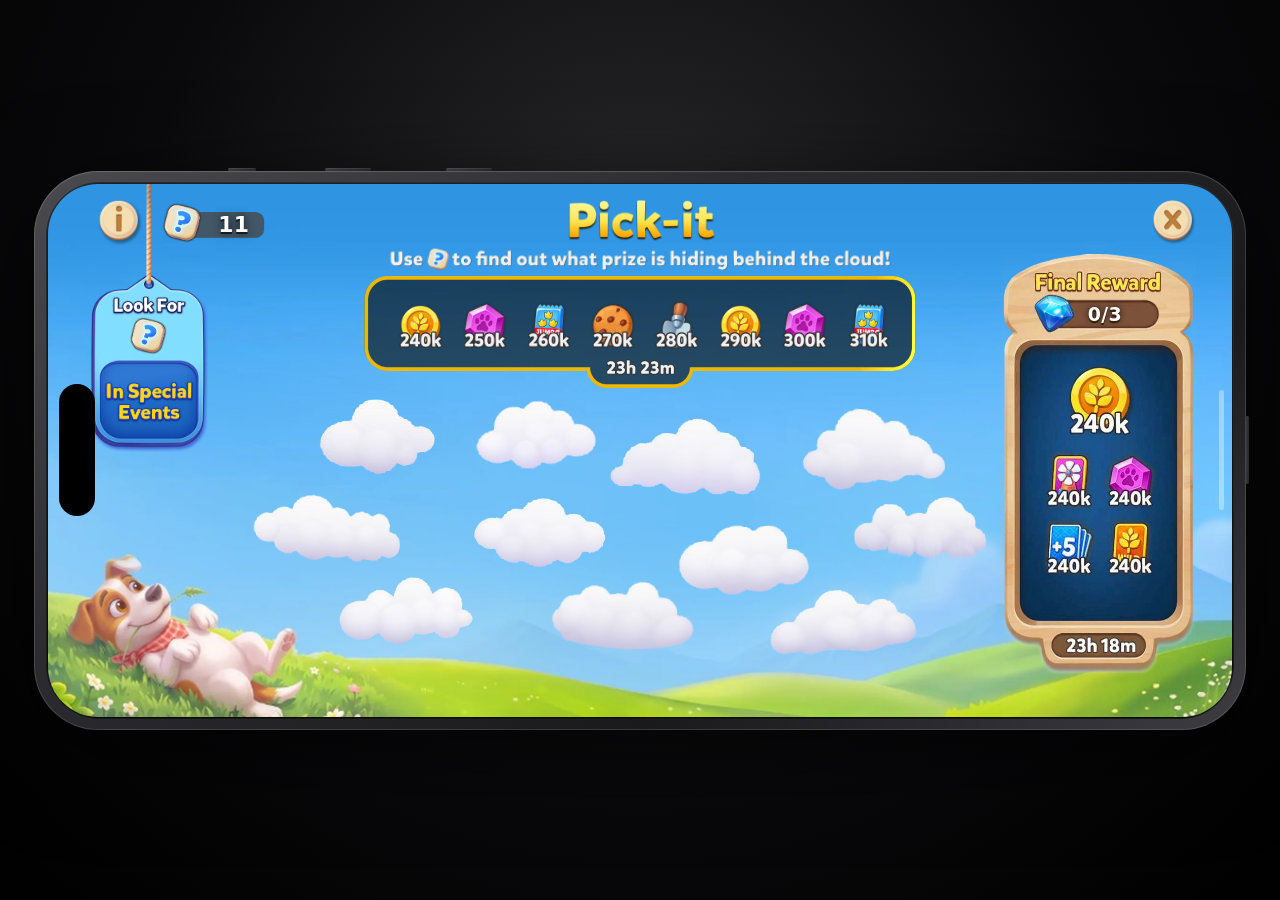
==== commit 83e65d62: "Final Prize flow: unique SKUs, almaz finale, and completion timing. Ship cloud11 and WebP characters" ====
--- a/web/index.html
+++ b/web/index.html
@@ -7,7 +7,7 @@
   <meta name="apple-mobile-web-app-capable" content="yes" />
   <meta name="apple-mobile-web-app-status-bar-style" content="black-translucent" />
   <title>Pick-it</title>
-  <link rel="stylesheet" href="css/game.css?v=meadow3" />
+  <link rel="stylesheet" href="css/game.css?v=finaldone1" />
 </head>
 <body>
   <div id="rotateOverlay" class="rotate-overlay" aria-live="polite">
@@ -36,7 +36,7 @@
           </button>
           <div class="meter-wrap visible" data-intro="meter">
             <img class="meter-bg" src="Assets/EventSkuMeter.png" alt="" />
-            <span class="meter-value" id="energyValue">8</span>
+            <span class="meter-value" id="energyValue">11</span>
           </div>
           <div class="info-panel-wrap intro-hidden" data-intro="info">
             <div class="info-swing">
@@ -48,12 +48,43 @@
           <img src="Assets/System Buttons.png" alt="" />
         </button>
         <div class="header-wrap intro-hidden" data-intro="header">
-          <img class="header-img" src="Assets/Header.png" alt="Pick-it" />
+          <img class="header-img" src="Assets/Header.png?v=cloudhdr2" alt="Pick-it" />
         </div>
       </header>
 
       <div class="final-prize-wrap intro-hidden" data-intro="panel">
-        <img src="Assets/Final Prize Panel.png" alt="Final Reward" />
+        <div class="final-prize-panel">
+          <img src="Assets/Final Prize Panel.png?v=2" alt="Final Reward" />
+          <div
+            class="final-prize-progress-fill"
+            id="finalPrizeProgressFill"
+            style="--progress-ratio: 0"
+            aria-hidden="true"
+          >
+            <img src="Assets/final_prize_progress_fill.png?v=1" alt="" />
+          </div>
+          <img
+            class="final-prize-gem-icon"
+            src="Assets/almaz_counter.png?v=2"
+            alt=""
+          />
+          <span
+            class="final-prize-progress-counter"
+            id="prizePanelProgressCounter"
+            aria-live="polite"
+            >0/3</span>
+          <div
+            class="final-prize-rewards-done"
+            id="finalPrizeRewardsDone"
+            aria-hidden="true"
+          >
+            <img class="final-prize-done" src="Assets/Done.png" alt="" />
+            <img class="final-prize-done" src="Assets/Done.png" alt="" />
+            <img class="final-prize-done" src="Assets/Done.png" alt="" />
+            <img class="final-prize-done" src="Assets/Done.png" alt="" />
+            <img class="final-prize-done" src="Assets/Done.png" alt="" />
+          </div>
+        </div>
       </div>
 
       <div class="prize-panel-wrap intro-hidden" data-intro="panel">
@@ -62,7 +93,7 @@
             <div class="prize-panel-stack">
               <img
                 class="prize-panel-fill"
-                src="Assets/Prize Panel fill.png?v=2"
+                src="Assets/Prize Panel fill.png?v=3"
                 alt=""
               />
               <div class="prize-panel-frame-layer">
@@ -100,6 +131,6 @@
       </div>
     </div>
   </div>
-  <script src="js/game.js?v=slot65"></script>
+  <script src="js/game.js?v=uniqueprizes2"></script>
 </body>
 </html>
--- a/web/css/game.css
+++ b/web/css/game.css
@@ -94,7 +94,7 @@
   width: 100%;
   height: 100%;
   border-radius: 48px;
-  background: #7ec8f0 url("../Assets/bg.jpg?v=meadow3") center bottom / cover no-repeat;
+  background: #7ec8f0 url("../Assets/bg.webp?v=bg2500v3") 32% 78% / 100% auto no-repeat;
   overflow: hidden;
   display: flex;
   flex-direction: row;
@@ -193,7 +193,7 @@
   padding: 28px;
   text-align: center;
   color: #fff;
-  background: #7ec8f0 url("../Assets/bg.jpg?v=meadow3") center bottom / cover no-repeat;
+  background: #7ec8f0 url("../Assets/bg.webp?v=bg2500v3") 32% 78% / 100% auto no-repeat;
   pointer-events: auto;
 }
 
@@ -520,7 +520,7 @@
   --close-nudge-x: 32px;
   --header-est-h: min(12.5vw, 54px);
   --prize-panel-items-mul: 0.85;
-  --prize-panel-top: calc(0.8% + 10px + var(--header-est-h) + 5px);
+  --prize-panel-top: calc(0.8% + 10px + var(--header-est-h) - 3px);
   --field-top: calc(var(--prize-panel-top) + var(--prize-panel-h) + 8px);
   --prize-panel-gap: 1px;
   --prize-panel-item-overlap: 2px;
@@ -572,6 +572,25 @@
   top: max(var(--ui-top), env(safe-area-inset-top, 8px));
 }
 
+html.is-touch.game-landscape .final-prize-wrap {
+  top: calc(
+    max(var(--ui-top), env(safe-area-inset-top, 8px)) + var(--final-prize-shift-y, 58px)
+  );
+  right: max(
+    2px,
+    calc(
+      var(--edge-x) - var(--close-nudge-x, 0px) +
+        env(safe-area-inset-right, 0px) + var(--final-prize-shift-x, 4px)
+    )
+  );
+  height: calc(
+    (
+        100% - max(var(--ui-top), env(safe-area-inset-top, 8px)) -
+          var(--final-prize-shift-y, 58px) - 6px
+      ) * var(--final-prize-scale, 0.924)
+  );
+}
+
 html.is-touch.game-landscape .btn-info,
 html.is-touch.game-landscape .btn-close {
   width: 52px;
@@ -757,47 +776,48 @@
 html.is-touch.game-landscape .slot.reward-mia img.done {
   width: calc(var(--petard-size) * 1.22 * var(--character-face-mul));
   height: calc(var(--petard-size) * 1.22 * var(--character-face-mul));
+  margin-left: -10px;
 }
 
 html.is-touch.game-landscape .slot.reward-mia.show-special-reward .slot-inner {
-  translate: 0 -2px;
+  translate: -8px 5px;
 }
 
 html.is-touch.game-landscape .slot.reward-sanny img.done {
-  width: calc(var(--petard-size) * 1.1 * var(--character-face-mul));
-  height: calc(var(--petard-size) * 1.1 * var(--character-face-mul));
-  margin-left: -4px;
+  width: calc(var(--petard-size) * 0.95 * var(--character-face-mul));
+  height: calc(var(--petard-size) * 0.95 * var(--character-face-mul));
+  margin-left: -12px;
 }
 
 html.is-touch.game-landscape .slot.reward-hoppy img.done {
-  width: calc(var(--petard-size) * 0.82 * var(--character-face-mul));
-  height: calc(var(--petard-size) * 0.82 * var(--character-face-mul));
-  margin-left: 10px;
+  width: calc(var(--petard-size) * 0.78 * var(--character-face-mul));
+  height: calc(var(--petard-size) * 0.78 * var(--character-face-mul));
+  margin-left: 0px;
 }
 
 html.is-touch.game-landscape .slot.reward-hoppy.show-special-reward img.done {
   bottom: calc(
-    var(--character-reward-bottom, 10px) + var(--petard-size) * (1 - 0.82 * var(--character-face-mul, 1)) / 2
+    var(--character-reward-bottom, 10px) + var(--petard-size) * (1 - 0.78 * var(--character-face-mul, 1)) / 2 + 8px
   );
 }
 
 html.is-touch.game-landscape .slot.reward-hoppy.show-special-reward .slot-inner {
-  translate: 24px -7px;
+  translate: 12px 2px;
 }
 
 html.is-touch.game-landscape .slot.reward-oscar img.done {
-  width: calc(var(--petard-size) * 1.05 * var(--character-face-mul));
-  height: calc(var(--petard-size) * 1.05 * var(--character-face-mul));
+  width: calc(var(--petard-size) * 0.893 * var(--character-face-mul));
+  height: calc(var(--petard-size) * 0.893 * var(--character-face-mul));
   margin-left: -6px;
 }
 
 html.is-touch.game-landscape #field .slot.reward-oscar.show-special-reward .slot-inner {
-  transform: rotate(var(--slot-tilt, 8deg)) translateY(-22px) !important;
+  transform: rotate(var(--slot-tilt, 8deg)) translateY(6px) !important;
 }
 
 html.is-touch.game-landscape .slot.reward-peggy img.done {
-  width: calc(var(--petard-size) * 1.116 * var(--character-face-mul));
-  height: calc(var(--petard-size) * 1.116 * var(--character-face-mul));
+  width: calc(var(--petard-size) * 0.95 * var(--character-face-mul));
+  height: calc(var(--petard-size) * 0.95 * var(--character-face-mul));
 }
 
 html.is-touch.game-landscape #field .slot.reward-peggy.show-special-reward .slot-inner {
@@ -805,17 +825,19 @@
 }
 
 html.is-touch.game-landscape .slot.reward-carrie img.done {
-  width: calc(var(--petard-size) * 1.14 * var(--character-face-mul));
-  height: calc(var(--petard-size) * 1.14 * var(--character-face-mul));
+  width: calc(var(--petard-size) * 0.98 * var(--character-face-mul));
+  height: calc(var(--petard-size) * 0.98 * var(--character-face-mul));
+  margin-left: -4px;
 }
 
 html.is-touch.game-landscape .slot.reward-mole img.done {
-  width: calc(var(--petard-size) * 1.05 * var(--character-face-mul));
-  height: calc(var(--petard-size) * 1.05 * var(--character-face-mul));
+  width: calc(var(--petard-size) * 0.9 * var(--character-face-mul));
+  height: calc(var(--petard-size) * 0.9 * var(--character-face-mul));
+  margin-left: 18px;
 }
 
 html.is-touch.game-landscape .slot.reward-mole.show-special-reward .slot-inner {
-  translate: 0 -16px;
+  translate: 14px 10px;
 }
 
 html.is-touch.game-landscape .info-swing img {
@@ -980,7 +1002,7 @@
   --top-left-nudge-x: -16px;
   --close-nudge-x: 14px;
   --header-est-h: min(14cqw, 62px);
-  --prize-panel-top: calc(0.8% + 10px + var(--header-est-h) + 28px);
+  --prize-panel-top: calc(0.8% + 10px + var(--header-est-h) + 16px);
   --field-top: calc(var(--prize-panel-top) + var(--prize-panel-h) + 10px);
   --header-w: 42.32%;
   --prize-panel-rise-offset: -min(88px, 16vh);
@@ -1006,6 +1028,7 @@
   --lower-row-prize-lift: 14px;
   --slot-sku-bottom: 0px;
   --character-reward-bottom: var(--slot-sku-bottom, 0px);
+  --cloud-face-bottom-mul: 0.06;
   --panel-prize-size-mul: 1.1;
 
   position: relative;
@@ -1085,16 +1108,45 @@
 }
 
 .final-prize-wrap {
-  position: absolute;
-  top: var(--prize-panel-top);
-  right: max(4px, env(safe-area-inset-right, 0px));
-  height: calc(100% - var(--prize-panel-top) - 6px);
+  --final-prize-scale: 0.924;
+  --final-prize-shift-x: 4px;
+  --final-prize-shift-y: 58px;
+  --final-prize-gem-x: 27.08%;
+  --final-prize-gem-y: 14.0%;
+  --final-prize-gem-art-w: 18.75%;
+  --final-prize-gem-art-h: 7.8125%;
+  --final-prize-gem-scale: 1;
+  --final-prize-gem-w: calc(var(--final-prize-gem-art-w) * var(--final-prize-gem-scale));
+  --final-prize-gem-h: calc(var(--final-prize-gem-art-h) * var(--final-prize-gem-scale));
+  --final-prize-progress-track-left: 21.5%;
+  --final-prize-progress-track-top: 14.3%;
+  --final-prize-progress-track-width: 57.2%;
+  --final-prize-progress-track-height: 5.2%;
+  --final-prize-progress-x: 53.2%;
+  --final-prize-progress-y: 14.15%;
+  position: absolute;
+  top: calc(max(var(--ui-top), 10px) + var(--final-prize-shift-y));
+  right: calc(
+    var(--edge-x) - var(--close-nudge-x, 0px) + var(--final-prize-shift-x)
+  );
+  height: calc(
+    (100% - max(var(--ui-top), 10px) - var(--final-prize-shift-y) - 6px) *
+      var(--final-prize-scale)
+  );
   z-index: 26;
   opacity: 0;
-  pointer-events: none;
-}
-
-.final-prize-wrap img {
+  transform: translateX(calc(105% + 28px));
+  pointer-events: none;
+}
+
+.final-prize-panel {
+  position: relative;
+  display: inline-block;
+  height: 100%;
+  vertical-align: top;
+}
+
+.final-prize-panel > img:not(.final-prize-gem-icon) {
   display: block;
   height: 100%;
   width: auto;
@@ -1102,13 +1154,156 @@
   object-position: right top;
 }
 
+/* Cyan fill — grows from under the gem, rounded on the right */
+.final-prize-progress-fill {
+  --progress-ratio: 0;
+  position: absolute;
+  left: var(--final-prize-progress-track-left);
+  top: var(--final-prize-progress-track-top);
+  width: var(--final-prize-progress-track-width);
+  height: var(--final-prize-progress-track-height);
+  min-height: 5px;
+  z-index: 5;
+  transform: translateY(-50%) scaleX(var(--progress-ratio));
+  transform-origin: left center;
+  overflow: hidden;
+  border-radius: 0 999px 999px 0;
+  opacity: 1;
+  visibility: visible;
+  transition: transform 0.55s cubic-bezier(0.22, 1, 0.36, 1);
+  pointer-events: none;
+}
+
+.final-prize-progress-fill img {
+  display: block;
+  width: 100%;
+  height: 100%;
+  object-fit: fill;
+  object-position: left center;
+}
+
+/* Counter gem — aligned to progress bar art (replaces baked diamond) */
+.final-prize-gem-icon {
+  position: absolute;
+  left: var(--final-prize-gem-x);
+  top: var(--final-prize-gem-y);
+  width: var(--final-prize-gem-w);
+  height: var(--final-prize-gem-h);
+  z-index: 6;
+  transform: translate(-50%, -50%);
+  object-fit: contain;
+  pointer-events: none;
+}
+
+/* Dynamic 0/3 over baked 0/4 on Final Prize progress bar */
+.final-prize-progress-counter {
+  position: absolute;
+  left: var(--final-prize-progress-x);
+  top: var(--final-prize-progress-y);
+  z-index: 7;
+  transform: translate(-50%, -50%);
+  font-size: clamp(18px, 3.55cqmin, 30px);
+  font-weight: 800;
+  line-height: 1;
+  letter-spacing: 0.02em;
+  color: #fff;
+  text-shadow:
+    0 1px 0 #3d2814,
+    0 2px 0 #2a1a0c,
+    0 0 6px rgba(0, 0, 0, 0.75);
+  pointer-events: none;
+  white-space: nowrap;
+}
+
+html.is-touch.game-landscape .final-prize-progress-counter {
+  font-size: clamp(17px, 3.3cqmin, 28px);
+}
+
+/* Done badges over Final Prize panel reward art (shown at 3/3) */
+.final-prize-rewards-done {
+  position: absolute;
+  inset: 0;
+  z-index: 9;
+  pointer-events: none;
+  opacity: 0;
+  visibility: hidden;
+}
+
+.final-prize-rewards-done.is-visible {
+  opacity: 1;
+  visibility: visible;
+}
+
+.final-prize-rewards-done .final-prize-done {
+  position: absolute;
+  width: 24%;
+  height: auto;
+  max-width: 100%;
+  object-fit: contain;
+  transform: translate(-50%, -50%) scale(0.25);
+  opacity: 0;
+}
+
+.final-prize-rewards-done.is-visible .final-prize-done {
+  animation: panelDonePop 0.42s cubic-bezier(0.34, 1.56, 0.64, 1) forwards;
+}
+
+.final-prize-rewards-done .final-prize-done:nth-child(1) {
+  left: 50%;
+  top: 31.5%;
+  animation-delay: 0s;
+}
+
+.final-prize-rewards-done .final-prize-done:nth-child(2) {
+  left: 29%;
+  top: 48%;
+  animation-delay: 0.07s;
+}
+
+.final-prize-rewards-done .final-prize-done:nth-child(3) {
+  left: 71%;
+  top: 48%;
+  animation-delay: 0.14s;
+}
+
+.final-prize-rewards-done .final-prize-done:nth-child(4) {
+  left: 29%;
+  top: 67.5%;
+  animation-delay: 0.21s;
+}
+
+.final-prize-rewards-done .final-prize-done:nth-child(5) {
+  left: 71%;
+  top: 67.5%;
+  animation-delay: 0.28s;
+}
+
+.final-prize-wrap.intro-hidden[data-intro="panel"] {
+  opacity: 0;
+  transform: translateX(calc(105% + 28px));
+}
+
 .final-prize-wrap.visible {
-  animation: prizePanelFadeIn var(--prize-panel-rise-duration, 0.85s) ease both;
+  animation: finalPrizeSlideIn var(--final-prize-slide-duration, 0.95s)
+    cubic-bezier(0.22, 1, 0.36, 1) both;
+  pointer-events: none;
+}
+
+@keyframes finalPrizeSlideIn {
+  from {
+    opacity: 0;
+    transform: translateX(calc(105% + 28px));
+  }
+  to {
+    opacity: 1;
+    transform: translateX(0);
+  }
 }
 
 .stage--game-complete .final-prize-wrap {
   animation: none;
   opacity: 0;
+  transform: translateX(calc(105% + 28px));
 }
 
 .prize-panel-wrap {
@@ -1466,6 +1661,7 @@
   min-width: 52px;
   max-width: 136px;
   height: var(--petard-size);
+  --petard-float-amp: 7px;
   --petard-slot-x: 0px;
   --petard-slot-y: calc(-50% + var(--petard-row-drop, 0px));
   transform: translate(calc(-50% + var(--petard-slot-x)), var(--petard-slot-y));
@@ -1526,16 +1722,52 @@
   height: calc(var(--petard-size) * 1.15);
 }
 
-.slot.opening img.cube {
-  visibility: hidden !important;
-  opacity: 0 !important;
-  transition: none !important;
-  animation: none !important;
+.slot.opening img.cube.petard {
+  pointer-events: none;
+  animation: cloudDissolve 0.78s ease forwards !important;
+}
+
+@keyframes cloudDissolve {
+  0% {
+    opacity: 1;
+    transform: translateX(-50%) translateY(0) scale(1);
+    filter: blur(0);
+  }
+  55% {
+    opacity: 0.45;
+    filter: blur(1.5px);
+  }
+  100% {
+    opacity: 0;
+    visibility: hidden;
+    transform: translateX(-50%) translateY(-6px) scale(1.03);
+    filter: blur(3px);
+  }
 }
 
 .slot.intro-hidden {
   opacity: 0;
   pointer-events: none;
+}
+
+.slot.cloud-fade-in {
+  opacity: 0;
+  pointer-events: none;
+  animation: cloudFadeIn 0.95s ease forwards;
+  animation-delay: var(--cloud-fade-delay, 0s);
+}
+
+.slot.cloud-fade-in img.cube {
+  animation: none !important;
+}
+
+@keyframes cloudFadeIn {
+  from {
+    opacity: 0;
+  }
+  to {
+    opacity: 1;
+  }
 }
 
 /* Petard fly-in positions are driven in JS (1s, tilt-aligned arc) */
@@ -1583,8 +1815,10 @@
 /* Petards 1 & 3 — lift prize + petard (petard 2 uses default row height) */
 #field .slot[data-index="0"] img.prize,
 #field .slot[data-index="0"] img.cube,
+#field .slot[data-index="0"] .cloud-hit,
 #field .slot[data-index="2"] img.prize,
-#field .slot[data-index="2"] img.cube {
+#field .slot[data-index="2"] img.cube,
+#field .slot[data-index="2"] .cloud-hit {
   bottom: calc(var(--slot-sku-bottom, 0px) + 10px);
 }
 
@@ -1599,7 +1833,8 @@
 
 /* Petard 2 — lift prize + petard */
 #field .slot[data-index="1"] img.prize,
-#field .slot[data-index="1"] img.cube {
+#field .slot[data-index="1"] img.cube,
+#field .slot[data-index="1"] .cloud-hit {
   bottom: calc(var(--slot-sku-bottom, 0px) + 28px);
 }
 
@@ -1609,7 +1844,8 @@
 
 /* Petard 8 — lift prize + petard */
 #field .slot[data-index="7"] img.prize,
-#field .slot[data-index="7"] img.cube {
+#field .slot[data-index="7"] img.cube,
+#field .slot[data-index="7"] .cloud-hit {
   bottom: calc(var(--slot-sku-bottom, 0px) + 26px);
 }
 
@@ -1628,7 +1864,8 @@
 
 /* Petard 6 — lift on field */
 #field .slot[data-index="5"] img.prize,
-#field .slot[data-index="5"] img.cube {
+#field .slot[data-index="5"] img.cube,
+#field .slot[data-index="5"] .cloud-hit {
   bottom: calc(var(--slot-sku-bottom, 0px) + 32px);
 }
 
@@ -1636,15 +1873,101 @@
   bottom: calc(var(--character-reward-bottom, var(--slot-sku-bottom, 0px)) + 38px);
 }
 
+#field .slot {
+  --cloud-field-mul: 0.65;
+  overflow: visible;
+}
+
+#field .slot.pickable {
+  overflow: visible;
+}
+
+/* Cloud 5 — wider art; give slot + hit a bit more room on the right */
+#field .slot[data-index="4"] {
+  max-width: 172px;
+}
+
+#field .slot[data-index="4"] .cloud-hit {
+  z-index: 7;
+}
+
+#field .slot img.cube.petard,
+#field .slot .cloud-hit {
+  --cloud-field-mul: 0.65;
+  width: calc(var(--petard-size) * 1.55 * var(--cloud-field-mul));
+  height: calc(var(--petard-size) * 0.72 * var(--cloud-field-mul));
+  filter: none;
+}
+
+#field .slot .cloud-hit {
+  position: absolute;
+  left: 50%;
+  bottom: var(--slot-sku-bottom, 0px);
+  transform: translateX(-50%);
+  padding: 0;
+  margin: 0;
+  border: 0;
+  background: transparent;
+  -webkit-tap-highlight-color: transparent;
+  cursor: pointer;
+  z-index: 6;
+  pointer-events: auto;
+}
+
+#field .slot .cloud-hit:focus-visible {
+  outline: 2px solid rgba(255, 255, 255, 0.4);
+  outline-offset: 2px;
+}
+
+#field .slot[data-index="2"] {
+  --cloud-field-mul: 0.72;
+}
+
+#field .slot[data-index="4"] {
+  --cloud-field-mul: 0.78;
+}
+
+#field .slot[data-index="10"] {
+  --cloud-field-mul: 0.715;
+}
+
+/* Cloud 3 — slightly larger than default */
+#field .slot[data-index="2"] img.cube.petard {
+  --cloud-field-mul: 0.72;
+}
+
+/* Cloud 5 — +20% vs default 0.65 */
+#field .slot[data-index="4"] img.cube.petard {
+  --cloud-field-mul: 0.78;
+}
+
+/* Cloud 11 — +10% vs default 0.65 */
+#field .slot[data-index="10"] img.cube.petard {
+  --cloud-field-mul: 0.715;
+}
+
+.slot.almaz-cloud-vanish img.cube,
+.slot.almaz-cloud-vanish .cloud-hit {
+  opacity: 0 !important;
+  visibility: hidden !important;
+  transition: opacity 0.35s ease, visibility 0.35s ease;
+}
+
 .slot img.cube {
   z-index: 3;
-  cursor: pointer;
-  pointer-events: auto;
+  cursor: default;
+  pointer-events: none;
   transform: translateX(-50%);
 }
 
 .slot:not(.disabled):not(.opening):not(.intro-hidden):not(.petard-settling) img.cube {
-  animation: petardFloat var(--float-dur, 2.85s) ease-in-out infinite;
+  animation: petardFloat var(--float-dur, 4.8s) ease-in-out infinite;
+  animation-delay: var(--float-delay, 0s);
+  animation-fill-mode: backwards;
+}
+
+.slot:not(.disabled):not(.opening):not(.intro-hidden):not(.petard-settling) .cloud-hit {
+  animation: petardFloat var(--float-dur, 4.8s) ease-in-out infinite;
   animation-delay: var(--float-delay, 0s);
   animation-fill-mode: backwards;
 }
@@ -1655,7 +1978,7 @@
     transform: translateX(-50%) translateY(0);
   }
   50% {
-    transform: translateX(-50%) translateY(-10px);
+    transform: translateX(-50%) translateY(calc(-1 * var(--petard-float-amp, 7px)));
   }
 }
 
@@ -1958,8 +2281,9 @@
 .vfx-burst {
   position: absolute;
   transform: translate(-50%, -50%);
-  width: 175px;
-  height: 175px;
+  width: 148px;
+  height: 148px;
+  filter: drop-shadow(0 0 14px rgba(255, 255, 255, 0.55));
 }
 
 .vfx-burst-transform {
@@ -2061,62 +2385,64 @@
   background: repeating-conic-gradient(
     from -8deg at 50% 50%,
     transparent 0deg 14deg,
-    rgba(255, 248, 230, 0.06) 14deg 16deg,
-    rgba(255, 228, 160, 0.38) 16deg 18.5deg,
-    rgba(255, 255, 255, 0.72) 18.5deg 19.5deg,
-    rgba(255, 228, 160, 0.38) 19.5deg 22deg,
-    rgba(255, 248, 230, 0.06) 22deg 24deg,
+    rgba(255, 255, 255, 0.12) 14deg 16deg,
+    rgba(255, 255, 255, 0.52) 16deg 18.5deg,
+    rgba(255, 255, 255, 0.95) 18.5deg 19.5deg,
+    rgba(255, 255, 255, 0.52) 19.5deg 22deg,
+    rgba(255, 255, 255, 0.12) 22deg 24deg,
     transparent 24deg 40deg
   );
-  filter: blur(0.35px);
+  filter: blur(0.5px) brightness(1.22)
+    drop-shadow(0 0 10px rgba(255, 255, 255, 0.85));
   -webkit-mask-image: radial-gradient(
     circle at 50% 50%,
     #000 0%,
-    #000 12%,
-    rgba(0, 0, 0, 0.85) 32%,
-    rgba(0, 0, 0, 0.4) 50%,
-    transparent 62%
+    #000 14%,
+    rgba(0, 0, 0, 0.9) 28%,
+    rgba(0, 0, 0, 0.35) 40%,
+    transparent 46%
   );
   mask-image: radial-gradient(
     circle at 50% 50%,
     #000 0%,
-    #000 12%,
-    rgba(0, 0, 0, 0.85) 32%,
-    rgba(0, 0, 0, 0.4) 50%,
-    transparent 62%
+    #000 14%,
+    rgba(0, 0, 0, 0.9) 28%,
+    rgba(0, 0, 0, 0.35) 40%,
+    transparent 46%
   );
   animation: vfxRaysPrimary 0.92s cubic-bezier(0.25, 0.9, 0.35, 1) forwards;
 }
 
 .vfx-rays-secondary {
-  width: 118%;
-  height: 118%;
+  width: 102%;
+  height: 102%;
   background: repeating-conic-gradient(
     from 14deg at 50% 50%,
     transparent 0deg 20deg,
-    rgba(255, 190, 120, 0.12) 20deg 22deg,
-    rgba(255, 240, 200, 0.35) 22deg 23.5deg,
-    rgba(200, 230, 255, 0.22) 23.5deg 24.5deg,
-    rgba(255, 240, 200, 0.35) 24.5deg 26deg,
-    rgba(255, 190, 120, 0.12) 26deg 28deg,
+    rgba(255, 255, 255, 0.14) 20deg 22deg,
+    rgba(255, 255, 255, 0.42) 22deg 23.5deg,
+    rgba(255, 255, 255, 0.65) 23.5deg 24.5deg,
+    rgba(255, 255, 255, 0.42) 24.5deg 26deg,
+    rgba(255, 255, 255, 0.14) 26deg 28deg,
     transparent 28deg 45deg
   );
-  filter: blur(1.8px);
+  filter: blur(2px) brightness(1.18)
+    drop-shadow(0 0 16px rgba(255, 255, 255, 0.65));
   mix-blend-mode: screen;
-  opacity: 0.85;
+  opacity: 0.95;
   -webkit-mask-image: radial-gradient(
     circle at 50% 50%,
     transparent 0%,
-    #000 22%,
-    rgba(0, 0, 0, 0.55) 48%,
-    transparent 64%
+    #000 20%,
+    rgba(0, 0, 0, 0.5) 38%,
+    transparent 48%
   );
   mask-image: radial-gradient(
     circle at 50% 50%,
     transparent 0%,
-    #000 22%,
-    rgba(0, 0, 0, 0.55) 48%,
-    transparent 64%
+    #000 20%,
+    rgba(0, 0, 0, 0.5) 38%,
+    transparent 48%
   );
   animation: vfxRaysSecondary 1s ease-out forwards;
 }
@@ -2125,17 +2451,20 @@
   position: absolute;
   left: 50%;
   top: 50%;
-  width: 32%;
-  height: 32%;
+  width: 36%;
+  height: 36%;
   transform: translate(-50%, -50%);
   border-radius: 50%;
   background: radial-gradient(
     circle,
-    rgba(255, 255, 255, 0.98) 0%,
-    rgba(255, 248, 220, 0.75) 42%,
-    rgba(255, 210, 130, 0.15) 68%,
+    rgba(255, 255, 255, 1) 0%,
+    rgba(255, 255, 255, 0.88) 38%,
+    rgba(255, 255, 255, 0.35) 62%,
     transparent 100%
   );
+  box-shadow:
+    0 0 22px rgba(255, 255, 255, 0.95),
+    0 0 44px rgba(255, 255, 255, 0.55);
   mix-blend-mode: screen;
   animation: vfxRaysCore 0.82s ease-out forwards;
 }
@@ -2155,7 +2484,7 @@
   }
   100% {
     opacity: 0;
-    transform: translate(-50%, -50%) rotate(28deg) scale(1.04);
+    transform: translate(-50%, -50%) rotate(28deg) scale(0.9);
   }
 }
 
@@ -2169,7 +2498,7 @@
   }
   100% {
     opacity: 0;
-    transform: translate(-50%, -50%) rotate(-20deg) scale(1.02);
+    transform: translate(-50%, -50%) rotate(-20deg) scale(0.88);
   }
 }
 
@@ -2325,10 +2654,15 @@
   width: var(--sz, 12px);
   height: var(--sz, 12px);
   border-radius: 50%;
-  background: radial-gradient(circle at 35% 35%, #fff 0%, var(--c, #fff) 45%, var(--c, #fff) 100%);
+  background: radial-gradient(
+    circle at 35% 35%,
+    #fff 0%,
+    #fff 40%,
+    rgba(255, 255, 255, 0.75) 100%
+  );
   box-shadow:
-    0 0 8px var(--c, #fff),
-    0 0 16px color-mix(in srgb, var(--c, #fff) 65%, transparent);
+    0 0 8px #fff,
+    0 0 16px rgba(255, 255, 255, 0.75);
   animation: sparkFly var(--dur, 0.6s) ease-out forwards;
 }
 
@@ -2382,6 +2716,48 @@
   animation: revealPrizePop 0.45s cubic-bezier(0.34, 1.56, 0.64, 1) forwards;
 }
 
+.reveal-prize.reveal-prize--cloud-center {
+  width: min(11cqw, 120px);
+  max-width: 120px;
+  transform: translate(-50%, -50%);
+  transform-origin: 50% 50%;
+  object-position: center center;
+  animation: revealPrizePopCenter 0.45s cubic-bezier(0.34, 1.56, 0.64, 1) forwards;
+}
+
+.reveal-prize.reveal-prize--almaz-fly {
+  z-index: 52;
+  backface-visibility: hidden;
+}
+
+.reveal-prize.reveal-prize--almaz-fly.is-flying {
+  animation: almazFlySpinRight var(--almaz-fly-ms, 720ms)
+    cubic-bezier(0.22, 0.61, 0.36, 1) forwards;
+  transform: translate(-50%, -50%) rotate(0deg);
+  transform-origin: 50% 50%;
+  will-change: transform, left, top, width;
+}
+
+@keyframes almazFlySpinRight {
+  from {
+    transform: translate(-50%, -50%) rotate(0deg);
+  }
+  to {
+    transform: translate(-50%, -50%) rotate(var(--almaz-fly-spin, -5deg));
+  }
+}
+
+@keyframes revealPrizePopCenter {
+  from {
+    opacity: 0;
+    transform: translate(-50%, -50%) scale(0.25);
+  }
+  to {
+    opacity: 1;
+    transform: translate(-50%, -50%) scale(1.08);
+  }
+}
+
 @keyframes revealPrizePop {
   from {
     opacity: 0;
@@ -2413,7 +2789,8 @@
   }
 }
 
-.slot.waiting-first-pick img.cube {
+.slot.waiting-first-pick img.cube,
+.slot.waiting-first-pick .cloud-hit {
   pointer-events: none;
   cursor: default;
 }
@@ -2423,6 +2800,30 @@
   cursor: default;
   animation: none;
   filter: brightness(0.85);
+}
+
+.slot.disabled .cloud-hit,
+.slot.opening .cloud-hit,
+.slot.intro-hidden .cloud-hit,
+.slot.petard-fly-in .cloud-hit,
+.slot.petard-settling .cloud-hit {
+  pointer-events: none;
+  cursor: default;
+  animation: none !important;
+}
+
+#field .slot.show-special-reward .cloud-hit,
+#field .slot.disabled .cloud-hit {
+  display: none;
+}
+
+#field .slot.disabled img.cube.petard,
+#field .slot.show-special-reward img.cube.petard {
+  opacity: 0 !important;
+  visibility: hidden !important;
+  animation: none !important;
+  filter: none !important;
+  pointer-events: none;
 }
 
 .slot.show-special-reward .slot-inner::before {
@@ -2438,8 +2839,8 @@
 }
 
 .slot.reward-sanny.show-special-reward .slot-inner::before {
-  width: calc(var(--petard-size) * 1.12);
-  height: calc(var(--petard-size) * 1.12);
+  width: calc(var(--petard-size) * 0.97);
+  height: calc(var(--petard-size) * 0.97);
   margin-left: 0;
   bottom: 5%;
 }
@@ -2449,11 +2850,13 @@
   width: calc(var(--petard-size) * 1.4);
   height: calc(var(--petard-size) * 1.4);
   bottom: var(--character-reward-bottom, var(--slot-sku-bottom, 0px));
-  filter: brightness(1);
-  will-change: filter;
+  filter: none;
+  will-change: transform;
+  opacity: 0;
   animation:
-    specialRewardFlashIn 0.35s cubic-bezier(0.33, 1, 0.68, 1) forwards,
-    characterBrightnessPulse 4s ease-in-out infinite;
+    characterFaceFadeIn 1.05s ease forwards,
+    petardFloat var(--float-dur, 4.8s) ease-in-out 1.05s infinite;
+  animation-delay: 0s, calc(1.05s + var(--float-delay, 0s));
 }
 
 .slot.reward-sam img.done {
@@ -2465,10 +2868,11 @@
 .slot.reward-mia img.done {
   width: calc(var(--petard-size) * 1.22);
   height: calc(var(--petard-size) * 1.22);
+  margin-left: -10px;
 }
 
 .slot.reward-mia.show-special-reward .slot-inner {
-  translate: 0 -2px;
+  translate: -8px 5px;
 }
 
 .slot.reward-mia.show-special-reward .slot-inner::before {
@@ -2477,102 +2881,177 @@
 }
 
 .slot.reward-hoppy img.done {
-  width: calc(var(--petard-size) * 0.82);
-  height: calc(var(--petard-size) * 0.82);
-  margin-left: -4px;
+  width: calc(var(--petard-size) * 0.78);
+  height: calc(var(--petard-size) * 0.78);
+  margin-left: -12px;
 }
 
 .slot.reward-hoppy.show-special-reward img.done {
   bottom: calc(
     var(--character-reward-bottom, var(--slot-sku-bottom, 0px)) +
-      var(--petard-size) * (1 - 0.82 * var(--character-face-mul, 1)) / 2
+      var(--petard-size) * (1 - 0.78 * var(--character-face-mul, 1)) / 2
   );
 }
 
 .slot.reward-hoppy.show-special-reward .slot-inner {
-  translate: 22px -5px;
+  translate: 12px 3px;
 }
 
 .slot.reward-hoppy.show-special-reward .slot-inner::before {
+  width: calc(var(--petard-size) * 0.84);
+  height: calc(var(--petard-size) * 0.84);
+  margin-left: -16px;
+  bottom: 16%;
+}
+
+.slot.reward-oscar img.done {
+  width: calc(var(--petard-size) * 0.893);
+  height: calc(var(--petard-size) * 0.893);
+  margin-left: -6px;
+}
+
+#field .slot.reward-oscar.show-special-reward .slot-inner {
+  transform: rotate(var(--slot-tilt, 8deg)) translateY(6px) !important;
+}
+
+#field .slot[data-index="3"]:not(.show-special-reward) .slot-inner {
+  transform: rotate(var(--slot-tilt, 8deg)) translateY(-8px) !important;
+}
+
+.slot.reward-oscar.show-special-reward .slot-inner::before {
+  width: calc(var(--petard-size) * 0.986);
+  height: calc(var(--petard-size) * 0.986);
+}
+
+.slot.reward-peggy img.done {
+  width: calc(var(--petard-size) * 0.95);
+  height: calc(var(--petard-size) * 0.95);
+  margin-left: 14px;
+}
+
+#field .slot.reward-peggy.show-special-reward .slot-inner {
+  transform: rotate(var(--slot-tilt, 8deg)) translateY(20px) !important;
+}
+
+.slot.reward-peggy.show-special-reward .slot-inner::before {
+  width: calc(var(--petard-size) * 1.04);
+  height: calc(var(--petard-size) * 1.04);
+  margin-left: 14px;
+}
+
+.slot.reward-carrie img.done {
+  width: calc(var(--petard-size) * 0.98);
+  height: calc(var(--petard-size) * 0.98);
+  margin-left: -4px;
+}
+
+.slot.reward-carrie.show-special-reward .slot-inner::before {
+  width: calc(var(--petard-size) * 1.08);
+  height: calc(var(--petard-size) * 1.08);
+}
+
+.slot.reward-mole img.done {
   width: calc(var(--petard-size) * 0.9);
   height: calc(var(--petard-size) * 0.9);
-  margin-left: -16px;
-  bottom: 16%;
-}
-
-.slot.reward-oscar img.done {
-  width: calc(var(--petard-size) * 1.05);
-  height: calc(var(--petard-size) * 1.05);
-  margin-left: -6px;
-}
-
-#field .slot.reward-oscar.show-special-reward .slot-inner {
-  transform: rotate(var(--slot-tilt, 8deg)) translateY(-20px) !important;
-}
-
-#field .slot[data-index="3"]:not(.show-special-reward) .slot-inner {
-  transform: rotate(var(--slot-tilt, 8deg)) translateY(-8px) !important;
-}
-
-.slot.reward-oscar.show-special-reward .slot-inner::before {
-  width: calc(var(--petard-size) * 1.16);
-  height: calc(var(--petard-size) * 1.16);
-}
-
-.slot.reward-peggy img.done {
-  width: calc(var(--petard-size) * 1.116);
-  height: calc(var(--petard-size) * 1.116);
-  margin-left: 14px;
-}
-
-#field .slot.reward-peggy.show-special-reward .slot-inner {
-  transform: rotate(var(--slot-tilt, 8deg)) translateY(20px) !important;
-}
-
-.slot.reward-peggy.show-special-reward .slot-inner::before {
-  width: calc(var(--petard-size) * 1.224);
-  height: calc(var(--petard-size) * 1.224);
-  margin-left: 14px;
-}
-
-.slot.reward-carrie img.done {
-  width: calc(var(--petard-size) * 1.14);
-  height: calc(var(--petard-size) * 1.14);
-}
-
-.slot.reward-carrie.show-special-reward .slot-inner::before {
-  width: calc(var(--petard-size) * 1.24);
-  height: calc(var(--petard-size) * 1.24);
-}
-
-.slot.reward-mole img.done {
-  width: calc(var(--petard-size) * 1.05);
-  height: calc(var(--petard-size) * 1.05);
+  margin-left: 18px;
 }
 
 .slot.reward-mole.show-special-reward .slot-inner {
-  translate: 0 -14px;
+  translate: 14px 10px;
 }
 
 .slot.reward-mole.show-special-reward .slot-inner::before {
-  width: calc(var(--petard-size) * 1.16);
-  height: calc(var(--petard-size) * 1.16);
+  width: calc(var(--petard-size) * 0.99);
+  height: calc(var(--petard-size) * 0.99);
 }
 
 .slot.reward-sanny img.done {
-  width: calc(var(--petard-size) * 1.1);
-  height: calc(var(--petard-size) * 1.1);
-  margin-left: -4px;
-}
-
-@keyframes specialRewardFlashIn {
+  width: calc(var(--petard-size) * 0.95);
+  height: calc(var(--petard-size) * 0.95);
+  margin-left: -12px;
+}
+
+.slot.reward-rita img.done {
+  width: calc(var(--petard-size) * 0.7);
+  height: calc(var(--petard-size) * 0.7);
+  margin-left: 10px;
+}
+
+html.is-touch.game-landscape .slot.reward-rita img.done {
+  width: calc(var(--petard-size) * 0.7 * var(--character-face-mul));
+  height: calc(var(--petard-size) * 0.7 * var(--character-face-mul));
+  margin-left: 10px;
+}
+
+.slot.reward-rita.show-special-reward .slot-inner::before {
+  width: calc(var(--petard-size) * 0.76);
+  height: calc(var(--petard-size) * 0.76);
+  margin-left: 8px;
+}
+
+/* Prize face — center of cloud bbox */
+#field .slot.show-special-reward img.done {
+  bottom: calc(var(--petard-size) * 0.72 * var(--cloud-field-mul) * var(--cloud-face-bottom-mul, 0.06)) !important;
+  left: 50%;
+  margin-left: 0 !important;
+}
+
+#field .slot.reward-mia.show-special-reward img.done {
+  bottom: calc(
+    var(--petard-size) * 0.72 * var(--cloud-field-mul) * var(--cloud-face-bottom-mul, 0.06) - 18px
+  ) !important;
+  margin-left: -10px !important;
+}
+
+#field .slot.reward-oscar.show-special-reward img.done {
+  bottom: calc(
+    var(--petard-size) * 0.72 * var(--cloud-field-mul) * var(--cloud-face-bottom-mul, 0.06) - 26px
+  ) !important;
+}
+
+#field .slot.reward-carrie.show-special-reward img.done {
+  bottom: calc(
+    var(--petard-size) * 0.72 * var(--cloud-field-mul) * var(--cloud-face-bottom-mul, 0.06) - 18px
+  ) !important;
+  margin-left: -4px !important;
+}
+
+#field .slot.reward-sanny.show-special-reward img.done {
+  bottom: calc(
+    var(--petard-size) * 0.72 * var(--cloud-field-mul) * var(--cloud-face-bottom-mul, 0.06) - 18px
+  ) !important;
+  margin-left: -12px !important;
+}
+
+#field .slot.reward-rita.show-special-reward img.done {
+  bottom: calc(
+    var(--petard-size) * 0.72 * var(--cloud-field-mul) * var(--cloud-face-bottom-mul, 0.06) - 12px
+  ) !important;
+  margin-left: 10px !important;
+}
+
+#field .slot.reward-hoppy.show-special-reward img.done {
+  bottom: calc(
+    var(--petard-size) * 0.72 * var(--cloud-field-mul) * var(--cloud-face-bottom-mul, 0.06) - 2px
+  ) !important;
+  margin-left: -12px !important;
+}
+
+#field .slot.reward-mole.show-special-reward img.done {
+  bottom: calc(
+    var(--petard-size) * 0.72 * var(--cloud-field-mul) * var(--cloud-face-bottom-mul, 0.06) - 24px
+  ) !important;
+  margin-left: 18px !important;
+}
+
+@keyframes characterFaceFadeIn {
   from {
     opacity: 0;
-    transform: translateX(-50%) scale(0.97);
+    transform: translateX(-50%) translateY(8px);
   }
   to {
     opacity: 1;
-    transform: translateX(-50%) scale(1);
+    transform: translateX(-50%) translateY(0);
   }
 }
 
@@ -2587,13 +3066,7 @@
 }
 
 .character-sparkle-ring {
-  position: absolute;
-  left: 50%;
-  bottom: 42%;
-  z-index: 3;
-  width: 0;
-  height: 0;
-  pointer-events: none;
+  display: none !important;
 }
 
 .char-ambient-spark {
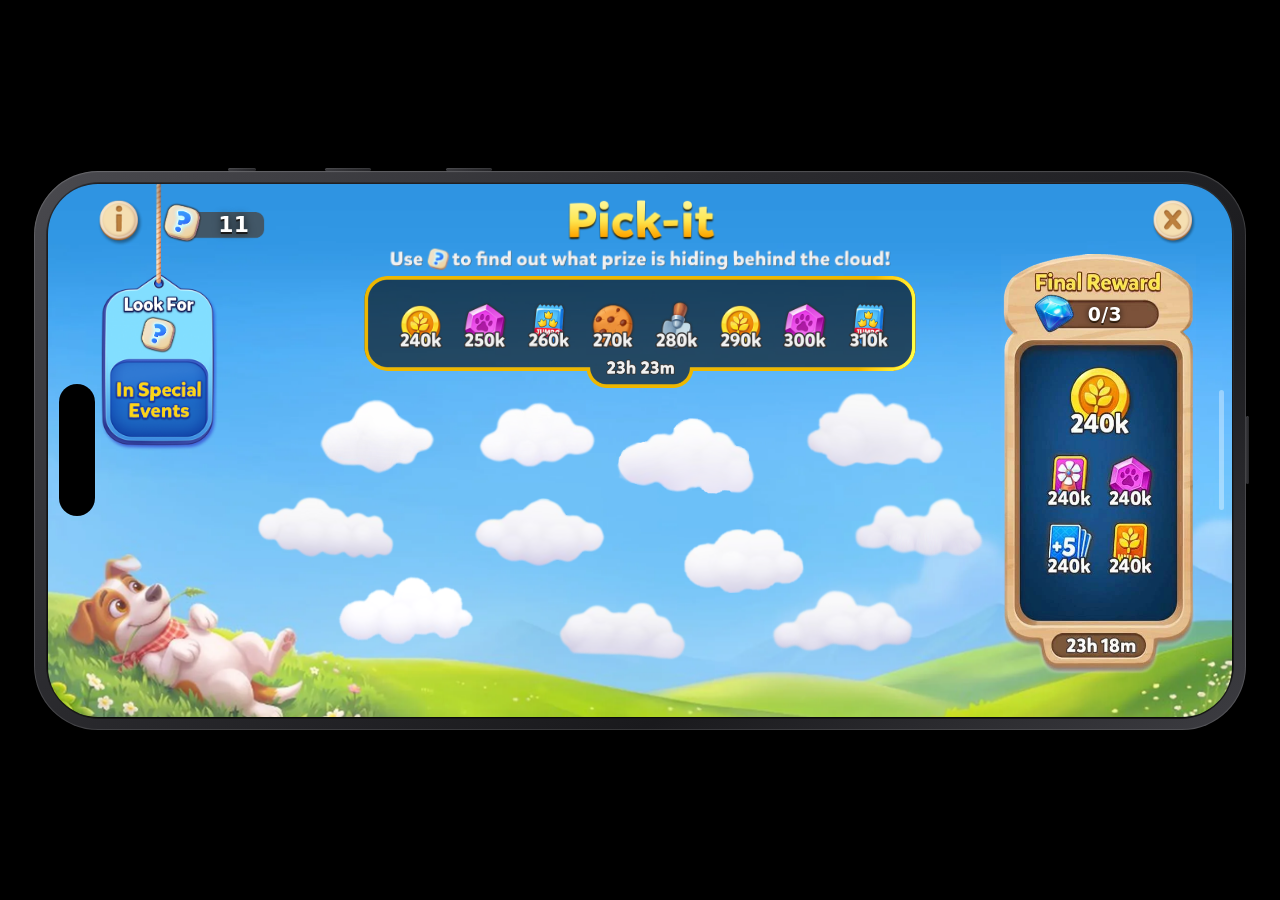
==== commit dfc00bc9: "Refresh cloud art, layout tweaks, and mobile UI polish. Update cloud PNGs and positions, black page " ====
--- a/web/index.html
+++ b/web/index.html
@@ -7,7 +7,7 @@
   <meta name="apple-mobile-web-app-capable" content="yes" />
   <meta name="apple-mobile-web-app-status-bar-style" content="black-translucent" />
   <title>Pick-it</title>
-  <link rel="stylesheet" href="css/game.css?v=finaldone1" />
+  <link rel="stylesheet" href="css/game.css?v=info-shift1" />
 </head>
 <body>
   <div id="rotateOverlay" class="rotate-overlay" aria-live="polite">
@@ -131,6 +131,6 @@
       </div>
     </div>
   </div>
-  <script src="js/game.js?v=uniqueprizes2"></script>
+  <script src="js/game.js?v=cloud5up1"></script>
 </body>
 </html>
--- a/web/css/game.css
+++ b/web/css/game.css
@@ -9,7 +9,7 @@
 html,
 body {
   height: 100%;
-  background: radial-gradient(ellipse at 50% 30%, #2a2a2e 0%, #0a0a0c 55%, #000 100%);
+  background: #000;
   overflow: hidden;
   font-family: system-ui, -apple-system, Segoe UI, sans-serif;
   -webkit-tap-highlight-color: transparent;
@@ -329,7 +329,7 @@
     margin: 0;
     overflow: hidden;
     overscroll-behavior: none;
-    background: #0a1020;
+    background: #000;
   }
 
   #app,
@@ -470,6 +470,7 @@
 
 html.is-touch.game-landscape .stage {
   --info-panel-scale: calc(0.9555 * 0.85);
+  --info-panel-shift-x: 10px;
   --top-left-nudge-x: -10px;
   /* Rope Y: top of stage + lift info panel slightly */
   --info-rope-top: calc(
@@ -479,6 +480,7 @@
 
 html:not(.is-touch) .iphone .stage {
   --info-panel-scale: 0.9555;
+  --info-panel-shift-x: 10px;
   --top-left-nudge-x: 0px;
   --info-rope-top: calc(-1 * max(var(--ui-top), 10px));
   --prize-panel-items-drop: -10px;
@@ -493,7 +495,7 @@
 html.is-touch.game-landscape .info-panel-wrap,
 html:not(.is-touch) .iphone .info-panel-wrap {
   position: absolute;
-  left: var(--info-rope-x, 55px);
+  left: calc(var(--info-rope-x, 55px) + var(--info-panel-shift-x, 0px));
   top: var(--info-rope-top, -8px);
   margin-left: 0;
   margin-top: 0;
@@ -699,9 +701,9 @@
   translate: 0 -8px;
 }
 
-/* Touch landscape: reward character faces −15% */
+/* Touch landscape: reward character face scale (all `.reward-* img.done`) */
 html.is-touch.game-landscape .stage {
-  --character-face-mul: 0.85;
+  --character-face-mul: 1;
   --character-reward-bottom: 10px;
   --petard-row-drop: 12px;
   --petard-lower-row-lift: 20px;
@@ -997,7 +999,7 @@
   --ui-top: 12px;
   --info-panel-scale: 0.85;
   --info-meter-gap: 6px;
-  --info-panel-shift-x: -10px;
+  --info-panel-shift-x: 0px;
   --info-panel-shift-y: -24px;
   --top-left-nudge-x: -16px;
   --close-nudge-x: 14px;
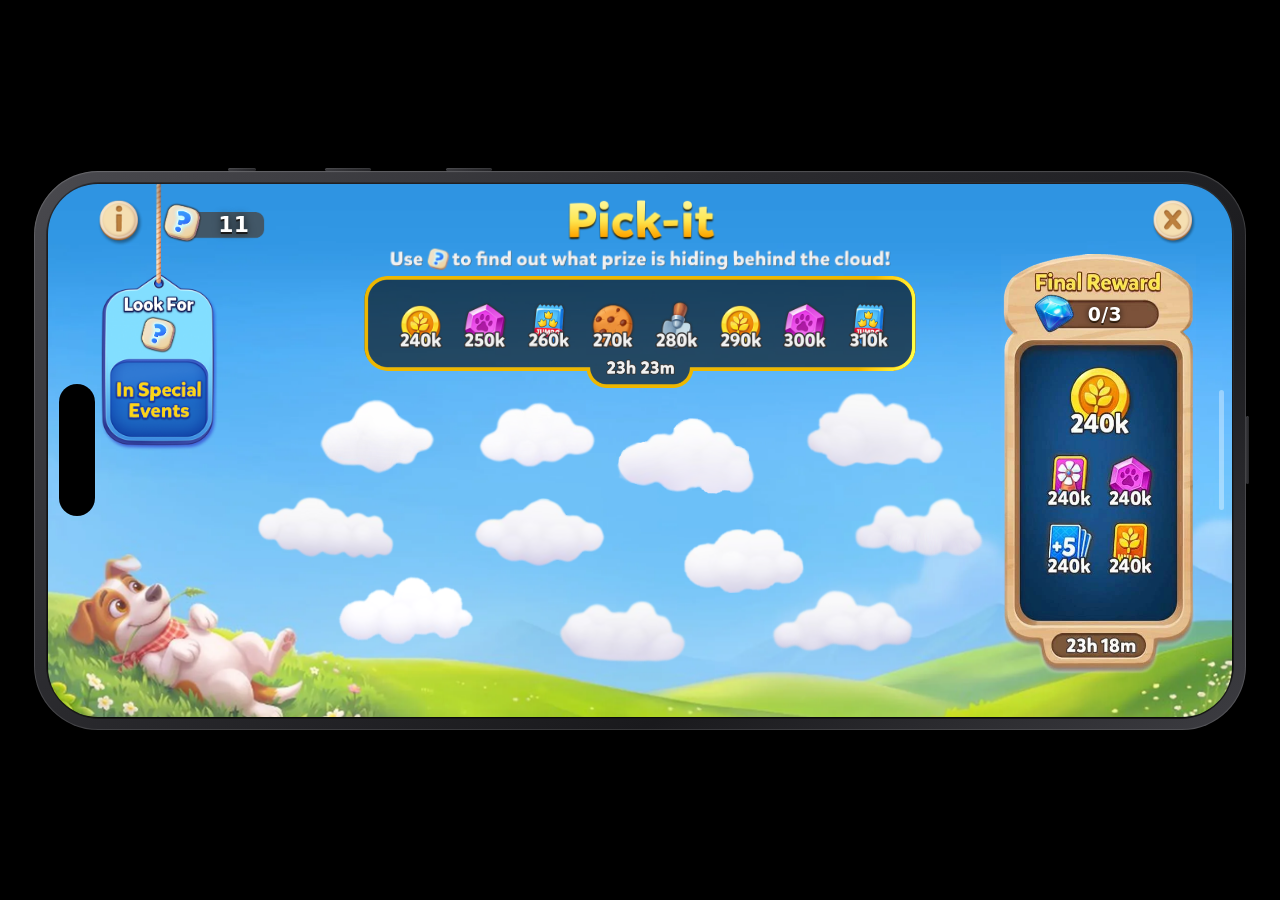
==== commit 9f3217b1: "Bump game.js cache tag for cloud 8 update. Co-authored-by: Cursor <cursoragent@cursor.com>" ====
--- a/web/index.html
+++ b/web/index.html
@@ -131,6 +131,6 @@
       </div>
     </div>
   </div>
-  <script src="js/game.js?v=cloud5up1"></script>
+  <script src="js/game.js?v=cloud8v10"></script>
 </body>
 </html>
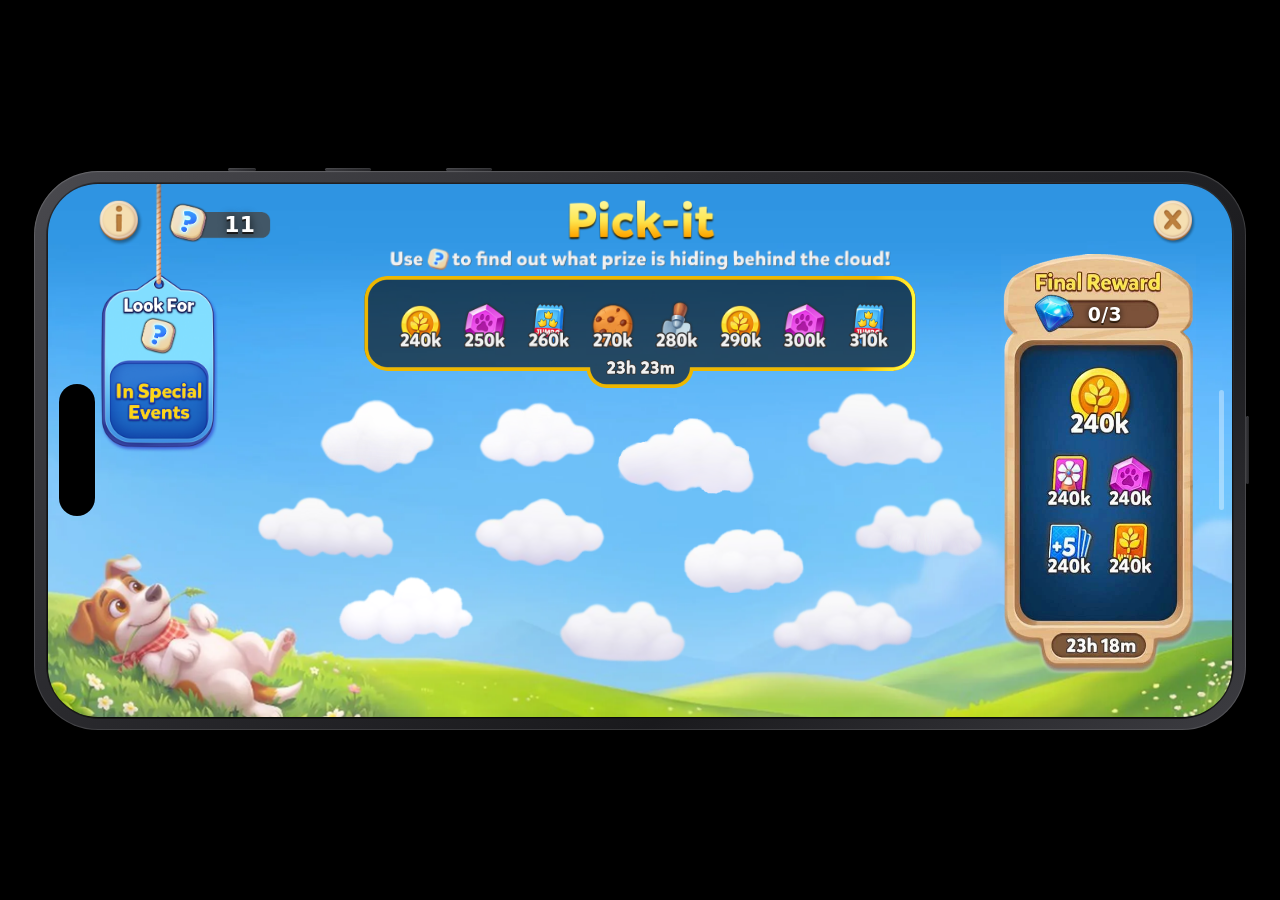
==== commit ae503ef0: "Tune Final Prize bar, meter offset, and character face positions. Round progress fill right edge, nu" ====
--- a/web/index.html
+++ b/web/index.html
@@ -7,7 +7,7 @@
   <meta name="apple-mobile-web-app-capable" content="yes" />
   <meta name="apple-mobile-web-app-status-bar-style" content="black-translucent" />
   <title>Pick-it</title>
-  <link rel="stylesheet" href="css/game.css?v=info-shift1" />
+  <link rel="stylesheet" href="css/game.css?v=rita-down1" />
 </head>
 <body>
   <div id="rotateOverlay" class="rotate-overlay" aria-live="polite">
--- a/web/css/game.css
+++ b/web/css/game.css
@@ -4,6 +4,12 @@
   box-sizing: border-box;
   margin: 0;
   padding: 0;
+}
+
+@property --progress-ratio {
+  syntax: "<number>";
+  initial-value: 0;
+  inherits: false;
 }
 
 html,
@@ -799,7 +805,7 @@
 
 html.is-touch.game-landscape .slot.reward-hoppy.show-special-reward img.done {
   bottom: calc(
-    var(--character-reward-bottom, 10px) + var(--petard-size) * (1 - 0.78 * var(--character-face-mul, 1)) / 2 + 8px
+    var(--character-reward-bottom, 10px) + var(--petard-size) * (1 - 0.78 * var(--character-face-mul, 1)) / 2 - 2px
   );
 }
 
@@ -835,11 +841,11 @@
 html.is-touch.game-landscape .slot.reward-mole img.done {
   width: calc(var(--petard-size) * 0.9 * var(--character-face-mul));
   height: calc(var(--petard-size) * 0.9 * var(--character-face-mul));
-  margin-left: 18px;
+  margin-left: 8px;
 }
 
 html.is-touch.game-landscape .slot.reward-mole.show-special-reward .slot-inner {
-  translate: 14px 10px;
+  translate: 4px 10px;
 }
 
 html.is-touch.game-landscape .info-swing img {
@@ -1001,6 +1007,7 @@
   --info-meter-gap: 6px;
   --info-panel-shift-x: 0px;
   --info-panel-shift-y: -24px;
+  --meter-nudge-x: 6px;
   --top-left-nudge-x: -16px;
   --close-nudge-x: 14px;
   --header-est-h: min(14cqw, 62px);
@@ -1156,32 +1163,35 @@
   object-position: right top;
 }
 
-/* Cyan fill — grows from under the gem, rounded on the right */
+/* Cyan fill — grows from under the gem, fully rounded pill cap on the right */
 .final-prize-progress-fill {
   --progress-ratio: 0;
   position: absolute;
   left: var(--final-prize-progress-track-left);
   top: var(--final-prize-progress-track-top);
-  width: var(--final-prize-progress-track-width);
+  width: calc(var(--final-prize-progress-track-width) * var(--progress-ratio));
+  max-width: var(--final-prize-progress-track-width);
   height: var(--final-prize-progress-track-height);
   min-height: 5px;
   z-index: 5;
-  transform: translateY(-50%) scaleX(var(--progress-ratio));
+  transform: translateY(-50%);
   transform-origin: left center;
   overflow: hidden;
-  border-radius: 0 999px 999px 0;
+  border-radius: 0 9999px 9999px 0;
   opacity: 1;
   visibility: visible;
-  transition: transform 0.55s cubic-bezier(0.22, 1, 0.36, 1);
+  transition: --progress-ratio 0.55s cubic-bezier(0.22, 1, 0.36, 1);
   pointer-events: none;
 }
 
 .final-prize-progress-fill img {
   display: block;
-  width: 100%;
+  width: calc(100% / max(var(--progress-ratio), 0.0001));
+  max-width: none;
   height: 100%;
   object-fit: fill;
   object-position: left center;
+  border-radius: 0 9999px 9999px 0;
 }
 
 /* Counter gem — aligned to progress bar art (replaces baked diamond) */
@@ -1543,6 +1553,7 @@
   display: inline-block;
   height: 56px;
   flex-shrink: 0;
+  margin-left: var(--meter-nudge-x, 0);
   opacity: 1;
   visibility: visible;
 }
@@ -2896,7 +2907,7 @@
 }
 
 .slot.reward-hoppy.show-special-reward .slot-inner {
-  translate: 12px 3px;
+  translate: 12px 10px;
 }
 
 .slot.reward-hoppy.show-special-reward .slot-inner::before {
@@ -2955,11 +2966,11 @@
 .slot.reward-mole img.done {
   width: calc(var(--petard-size) * 0.9);
   height: calc(var(--petard-size) * 0.9);
-  margin-left: 18px;
+  margin-left: 8px;
 }
 
 .slot.reward-mole.show-special-reward .slot-inner {
-  translate: 14px 10px;
+  translate: 4px 10px;
 }
 
 .slot.reward-mole.show-special-reward .slot-inner::before {
@@ -2976,19 +2987,19 @@
 .slot.reward-rita img.done {
   width: calc(var(--petard-size) * 0.7);
   height: calc(var(--petard-size) * 0.7);
-  margin-left: 10px;
+  margin-left: 18px;
 }
 
 html.is-touch.game-landscape .slot.reward-rita img.done {
   width: calc(var(--petard-size) * 0.7 * var(--character-face-mul));
   height: calc(var(--petard-size) * 0.7 * var(--character-face-mul));
-  margin-left: 10px;
+  margin-left: 18px;
 }
 
 .slot.reward-rita.show-special-reward .slot-inner::before {
   width: calc(var(--petard-size) * 0.76);
   height: calc(var(--petard-size) * 0.76);
-  margin-left: 8px;
+  margin-left: 16px;
 }
 
 /* Prize face — center of cloud bbox */
@@ -3013,7 +3024,7 @@
 
 #field .slot.reward-carrie.show-special-reward img.done {
   bottom: calc(
-    var(--petard-size) * 0.72 * var(--cloud-field-mul) * var(--cloud-face-bottom-mul, 0.06) - 18px
+    var(--petard-size) * 0.72 * var(--cloud-field-mul) * var(--cloud-face-bottom-mul, 0.06) + 2px
   ) !important;
   margin-left: -4px !important;
 }
@@ -3027,14 +3038,14 @@
 
 #field .slot.reward-rita.show-special-reward img.done {
   bottom: calc(
-    var(--petard-size) * 0.72 * var(--cloud-field-mul) * var(--cloud-face-bottom-mul, 0.06) - 12px
+    var(--petard-size) * 0.72 * var(--cloud-field-mul) * var(--cloud-face-bottom-mul, 0.06) - 2px
   ) !important;
-  margin-left: 10px !important;
+  margin-left: 20px !important;
 }
 
 #field .slot.reward-hoppy.show-special-reward img.done {
   bottom: calc(
-    var(--petard-size) * 0.72 * var(--cloud-field-mul) * var(--cloud-face-bottom-mul, 0.06) - 2px
+    var(--petard-size) * 0.72 * var(--cloud-field-mul) * var(--cloud-face-bottom-mul, 0.06) - 12px
   ) !important;
   margin-left: -12px !important;
 }
@@ -3043,7 +3054,7 @@
   bottom: calc(
     var(--petard-size) * 0.72 * var(--cloud-field-mul) * var(--cloud-face-bottom-mul, 0.06) - 24px
   ) !important;
-  margin-left: 18px !important;
+  margin-left: 8px !important;
 }
 
 @keyframes characterFaceFadeIn {
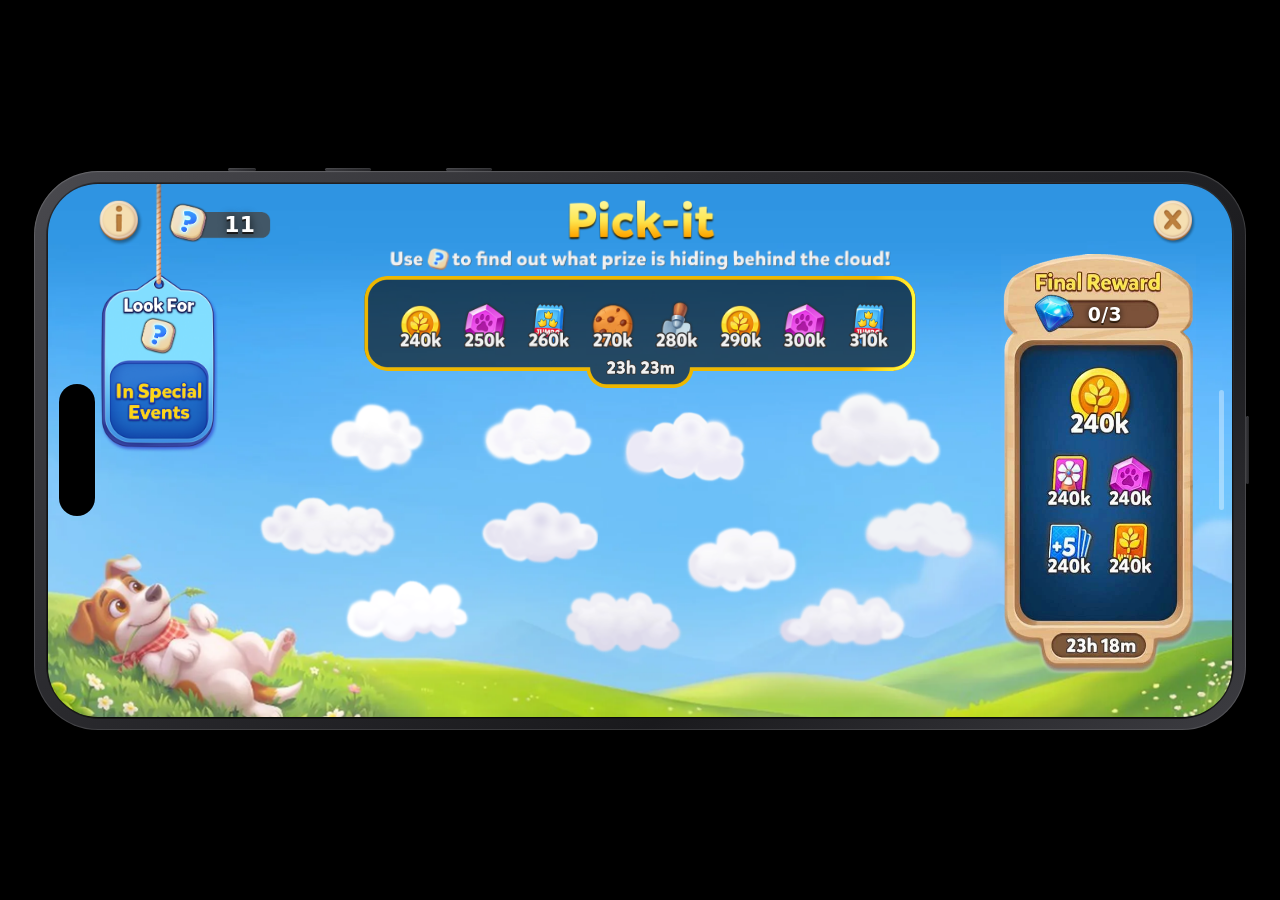
==== commit 06739baf: "Raise clouds 3 and 8 slightly; sync cloud assets and web build. Slot layout offsetY for cloud3/cloud" ====
--- a/web/index.html
+++ b/web/index.html
@@ -7,7 +7,7 @@
   <meta name="apple-mobile-web-app-capable" content="yes" />
   <meta name="apple-mobile-web-app-status-bar-style" content="black-translucent" />
   <title>Pick-it</title>
-  <link rel="stylesheet" href="css/game.css?v=rita-down1" />
+  <link rel="stylesheet" href="css/game.css?v=final-bar-fix1" />
 </head>
 <body>
   <div id="rotateOverlay" class="rotate-overlay" aria-live="polite">
@@ -131,6 +131,6 @@
       </div>
     </div>
   </div>
-  <script src="js/game.js?v=cloud8v10"></script>
+  <script src="js/game.js?v=cloud8v11"></script>
 </body>
 </html>
--- a/web/css/game.css
+++ b/web/css/game.css
@@ -1163,35 +1163,32 @@
   object-position: right top;
 }
 
-/* Cyan fill — grows from under the gem, fully rounded pill cap on the right */
+/* Cyan fill — grows from under the gem; scaleX keeps bar thickness stable */
 .final-prize-progress-fill {
   --progress-ratio: 0;
   position: absolute;
   left: var(--final-prize-progress-track-left);
   top: var(--final-prize-progress-track-top);
-  width: calc(var(--final-prize-progress-track-width) * var(--progress-ratio));
-  max-width: var(--final-prize-progress-track-width);
+  width: var(--final-prize-progress-track-width);
   height: var(--final-prize-progress-track-height);
   min-height: 5px;
   z-index: 5;
-  transform: translateY(-50%);
+  transform: translateY(-50%) scaleX(var(--progress-ratio));
   transform-origin: left center;
   overflow: hidden;
   border-radius: 0 9999px 9999px 0;
   opacity: 1;
   visibility: visible;
-  transition: --progress-ratio 0.55s cubic-bezier(0.22, 1, 0.36, 1);
+  transition: transform 0.55s cubic-bezier(0.22, 1, 0.36, 1);
   pointer-events: none;
 }
 
 .final-prize-progress-fill img {
   display: block;
-  width: calc(100% / max(var(--progress-ratio), 0.0001));
-  max-width: none;
+  width: 100%;
   height: 100%;
   object-fit: fill;
   object-position: left center;
-  border-radius: 0 9999px 9999px 0;
 }
 
 /* Counter gem — aligned to progress bar art (replaces baked diamond) */
@@ -1233,6 +1230,7 @@
 
 /* Done badges over Final Prize panel reward art (shown at 3/3) */
 .final-prize-rewards-done {
+  --final-prize-done-drop: 2.5%;
   position: absolute;
   inset: 0;
   z-index: 9;
@@ -1262,31 +1260,31 @@
 
 .final-prize-rewards-done .final-prize-done:nth-child(1) {
   left: 50%;
-  top: 31.5%;
+  top: calc(31.5% + var(--final-prize-done-drop, 0));
   animation-delay: 0s;
 }
 
 .final-prize-rewards-done .final-prize-done:nth-child(2) {
   left: 29%;
-  top: 48%;
+  top: calc(48% + var(--final-prize-done-drop, 0));
   animation-delay: 0.07s;
 }
 
 .final-prize-rewards-done .final-prize-done:nth-child(3) {
   left: 71%;
-  top: 48%;
+  top: calc(48% + var(--final-prize-done-drop, 0));
   animation-delay: 0.14s;
 }
 
 .final-prize-rewards-done .final-prize-done:nth-child(4) {
   left: 29%;
-  top: 67.5%;
+  top: calc(67.5% + var(--final-prize-done-drop, 0));
   animation-delay: 0.21s;
 }
 
 .final-prize-rewards-done .final-prize-done:nth-child(5) {
   left: 71%;
-  top: 67.5%;
+  top: calc(67.5% + var(--final-prize-done-drop, 0));
   animation-delay: 0.28s;
 }
 
@@ -3038,7 +3036,7 @@
 
 #field .slot.reward-rita.show-special-reward img.done {
   bottom: calc(
-    var(--petard-size) * 0.72 * var(--cloud-field-mul) * var(--cloud-face-bottom-mul, 0.06) - 2px
+    var(--petard-size) * 0.72 * var(--cloud-field-mul) * var(--cloud-face-bottom-mul, 0.06) - 10px
   ) !important;
   margin-left: 20px !important;
 }
